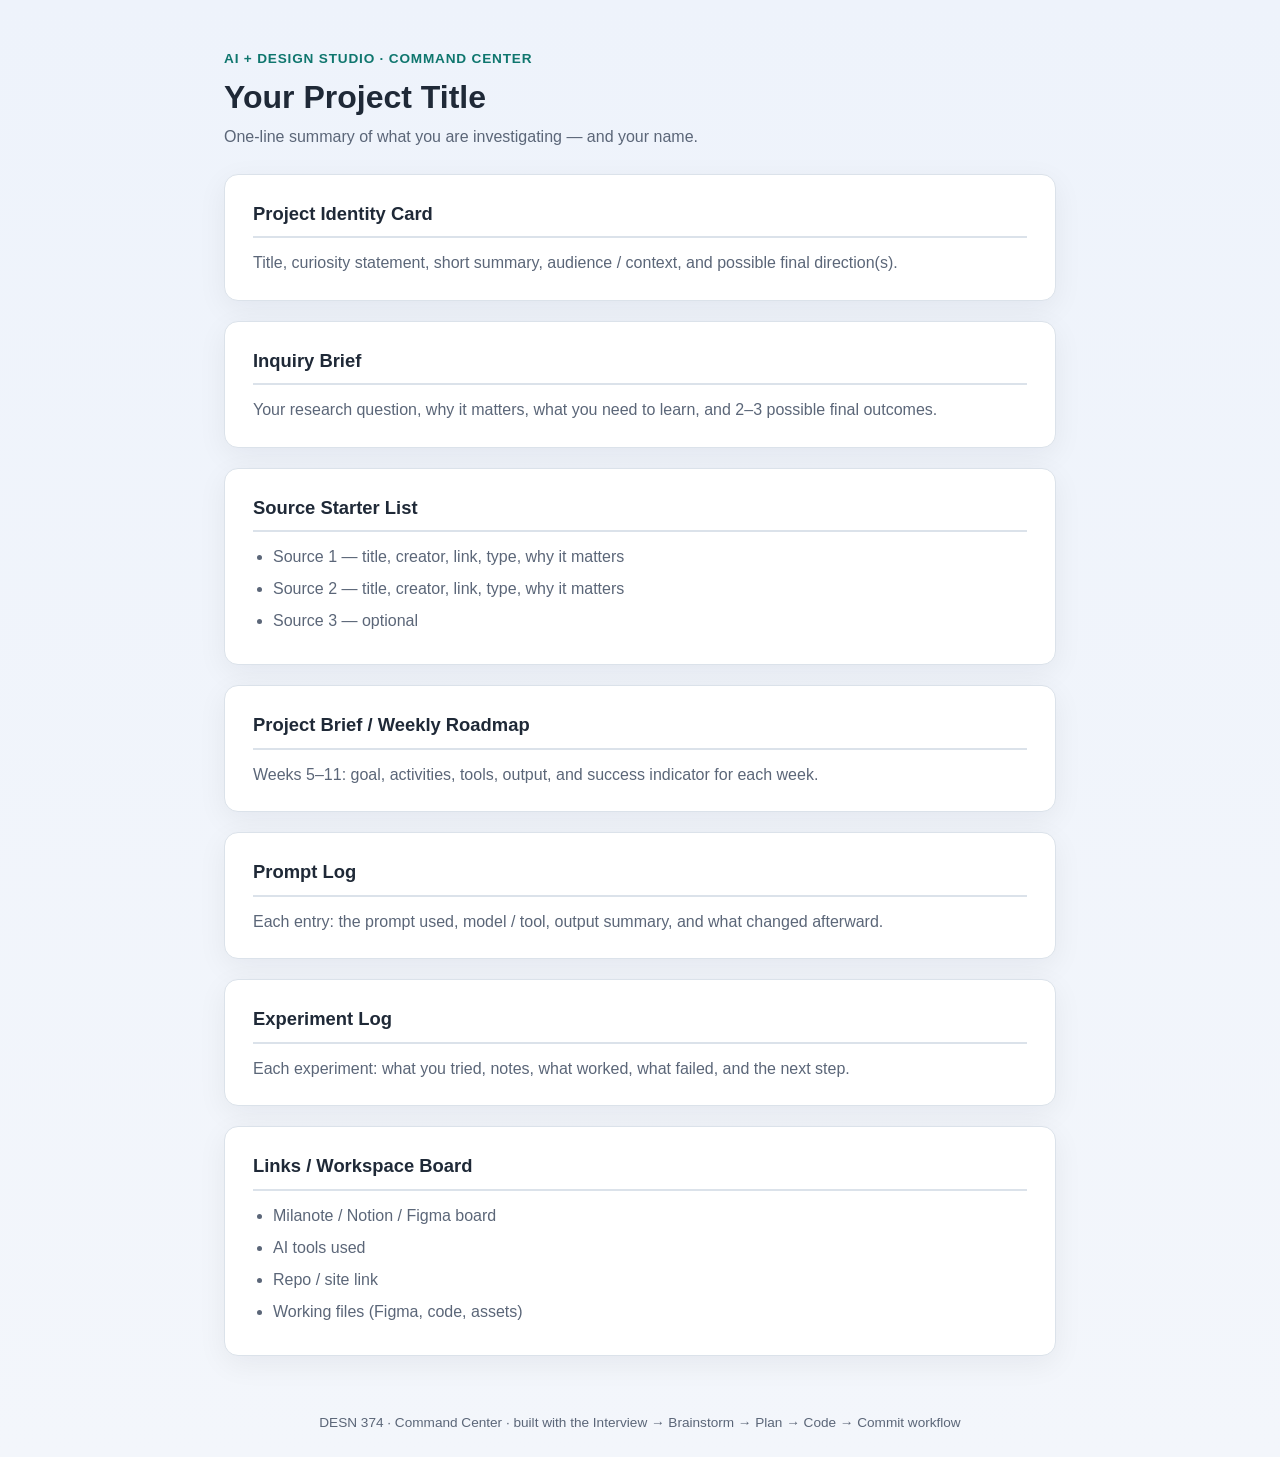
==== index.html @ 83756f1e "Initial commit" ====
<!DOCTYPE html>
<html lang="en">
<head>
  <meta charset="UTF-8" />
  <meta name="viewport" content="width=device-width, initial-scale=1.0" />
  <title>AI+Design Studio Command Center</title>
  <link rel="stylesheet" href="style.css" />
</head>
<!--
  THIS IS YOUR DASHBOARD. GitHub Pages serves this file.
  Replace the placeholder text below with the real content from your
  AI+Design Studio Command Center (Canvas: Project 2, Step 2).
  KEEP OR TRIM: delete any <section> you did not build - all seven or a
  subset is fine. Beginnings-level content is fine; this is the on-ramp,
  not Project 5. Make it yours; do not leave it looking like a template.
-->
<body>
  <header class="site-header">
    <p class="eyebrow">AI + Design Studio &#183; Command Center</p>
    <h1 id="project-title">Your Project Title</h1>
    <p class="tagline">One-line summary of what you are investigating &#8212; and your name.</p>
  </header>

  <main class="container">

    <!-- Project Identity Card -->
    <section aria-labelledby="identity-h">
      <h2 id="identity-h">Project Identity Card</h2>
      <p>Title, curiosity statement, short summary, audience / context, and possible final direction(s).</p>
    </section>

    <!-- Inquiry Brief -->
    <section aria-labelledby="inquiry-h">
      <h2 id="inquiry-h">Inquiry Brief</h2>
      <p>Your research question, why it matters, what you need to learn, and 2&#8211;3 possible final outcomes.</p>
    </section>

    <!-- Source Starter List -->
    <section aria-labelledby="sources-h">
      <h2 id="sources-h">Source Starter List</h2>
      <ul>
        <li>Source 1 &#8212; title, creator, link, type, why it matters</li>
        <li>Source 2 &#8212; title, creator, link, type, why it matters</li>
        <li>Source 3 &#8212; optional</li>
      </ul>
    </section>

    <!-- Project Brief / Weekly Roadmap -->
    <section aria-labelledby="roadmap-h">
      <h2 id="roadmap-h">Project Brief / Weekly Roadmap</h2>
      <p>Weeks 5&#8211;11: goal, activities, tools, output, and success indicator for each week.</p>
    </section>

    <!-- Prompt Log -->
    <section aria-labelledby="prompts-h">
      <h2 id="prompts-h">Prompt Log</h2>
      <p>Each entry: the prompt used, model / tool, output summary, and what changed afterward.</p>
    </section>

    <!-- Experiment Log -->
    <section aria-labelledby="experiments-h">
      <h2 id="experiments-h">Experiment Log</h2>
      <p>Each experiment: what you tried, notes, what worked, what failed, and the next step.</p>
    </section>

    <!-- Links / Workspace Board -->
    <section aria-labelledby="links-h">
      <h2 id="links-h">Links / Workspace Board</h2>
      <ul>
        <li>Milanote / Notion / Figma board</li>
        <li>AI tools used</li>
        <li>Repo / site link</li>
        <li>Working files (Figma, code, assets)</li>
      </ul>
    </section>

  </main>

  <footer class="site-footer">
    <p>DESN 374 &#183; Command Center &#183; built with the Interview &#8594; Brainstorm &#8594; Plan &#8594; Code &#8594; Commit workflow</p>
  </footer>
</body>
</html>
---- style.css ----
:root {
  --bg: #f3f6fb;
  --surface: #ffffff;
  --text: #1f2937;
  --muted: #5b6678;
  --border: #dbe2ea;
  --accent: #0f766e;
}

* {
  box-sizing: border-box;
}

body {
  margin: 0;
  min-height: 100vh;
  font-family: "Segoe UI", Tahoma, sans-serif;
  background: linear-gradient(180deg, #eef3fb 0%, var(--bg) 100%);
  color: var(--text);
  line-height: 1.6;
}

.site-header {
  width: min(880px, 100%);
  margin: 0 auto;
  padding: 3rem 1.5rem 1.5rem;
}

.eyebrow {
  margin: 0 0 0.5rem;
  font-size: 0.85rem;
  letter-spacing: 0.06em;
  text-transform: uppercase;
  color: var(--accent);
  font-weight: 700;
}

.site-header h1 {
  margin: 0 0 0.5rem;
  font-size: 2rem;
  line-height: 1.2;
}

.tagline {
  margin: 0;
  color: var(--muted);
}

.container {
  width: min(880px, 100%);
  margin: 0 auto;
  padding: 0 1.5rem 2rem;
  display: grid;
  gap: 1.25rem;
}

section {
  background: var(--surface);
  border: 1px solid var(--border);
  border-radius: 14px;
  padding: 1.5rem 1.75rem;
  box-shadow: 0 8px 30px rgba(15, 23, 42, 0.06);
}

section h2 {
  margin: 0 0 0.75rem;
  font-size: 1.15rem;
  color: var(--text);
  border-bottom: 2px solid var(--border);
  padding-bottom: 0.5rem;
}

section p {
  margin: 0;
  color: var(--muted);
}

section ul {
  margin: 0;
  padding-left: 1.25rem;
  color: var(--muted);
}

section li {
  margin-bottom: 0.4rem;
}

.site-footer {
  width: min(880px, 100%);
  margin: 0 auto;
  padding: 1.5rem;
  text-align: center;
}

.site-footer p {
  margin: 0;
  font-size: 0.85rem;
  color: var(--muted);
}

a {
  color: var(--accent);
}

@media (max-width: 640px) {
  .site-header {
    padding: 2rem 1.25rem 1rem;
  }

  .site-header h1 {
    font-size: 1.5rem;
  }

  section {
    padding: 1.25rem;
  }
}
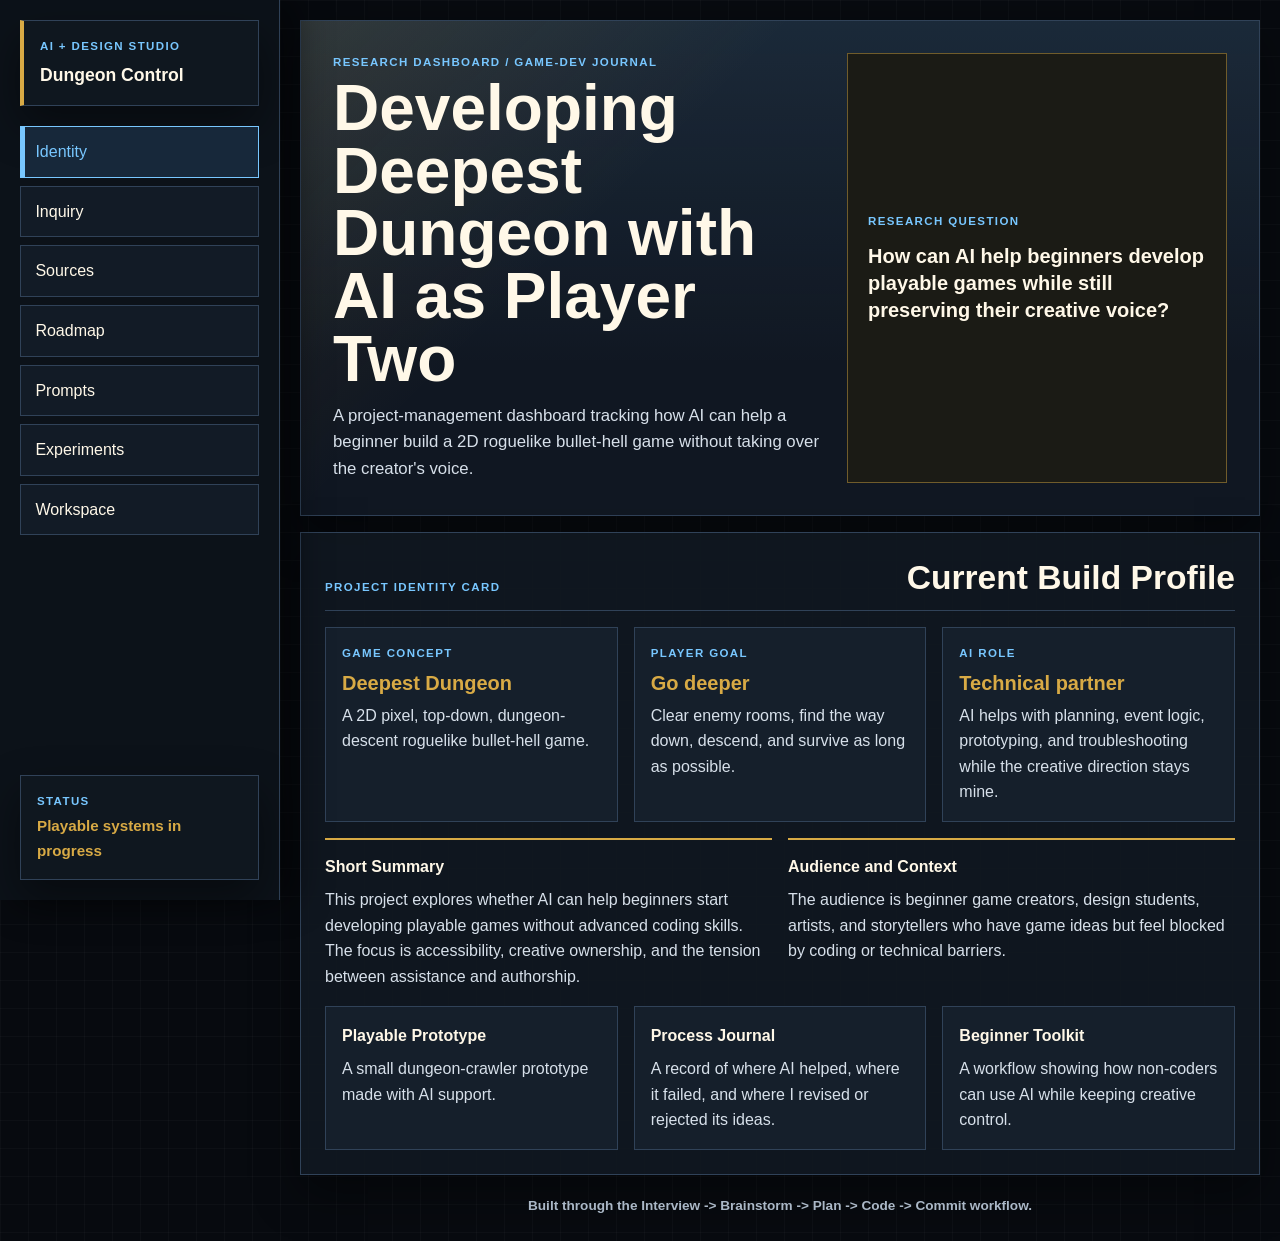
==== commit a99781d6: "Refactor project dashboard for "Developing Deepest Dungeon with AI as Player Two" - redesigned layou" ====
--- a/index.html
+++ b/index.html
@@ -3,81 +3,432 @@
 <head>
   <meta charset="UTF-8" />
   <meta name="viewport" content="width=device-width, initial-scale=1.0" />
-  <title>AI+Design Studio Command Center</title>
+  <title>Developing Deepest Dungeon with AI as Player Two</title>
   <link rel="stylesheet" href="style.css" />
 </head>
-<!--
-  THIS IS YOUR DASHBOARD. GitHub Pages serves this file.
-  Replace the placeholder text below with the real content from your
-  AI+Design Studio Command Center (Canvas: Project 2, Step 2).
-  KEEP OR TRIM: delete any <section> you did not build - all seven or a
-  subset is fine. Beginnings-level content is fine; this is the on-ramp,
-  not Project 5. Make it yours; do not leave it looking like a template.
--->
 <body>
-  <header class="site-header">
-    <p class="eyebrow">AI + Design Studio &#183; Command Center</p>
-    <h1 id="project-title">Your Project Title</h1>
-    <p class="tagline">One-line summary of what you are investigating &#8212; and your name.</p>
-  </header>
-
-  <main class="container">
-
-    <!-- Project Identity Card -->
-    <section aria-labelledby="identity-h">
-      <h2 id="identity-h">Project Identity Card</h2>
-      <p>Title, curiosity statement, short summary, audience / context, and possible final direction(s).</p>
-    </section>
-
-    <!-- Inquiry Brief -->
-    <section aria-labelledby="inquiry-h">
-      <h2 id="inquiry-h">Inquiry Brief</h2>
-      <p>Your research question, why it matters, what you need to learn, and 2&#8211;3 possible final outcomes.</p>
-    </section>
-
-    <!-- Source Starter List -->
-    <section aria-labelledby="sources-h">
-      <h2 id="sources-h">Source Starter List</h2>
-      <ul>
-        <li>Source 1 &#8212; title, creator, link, type, why it matters</li>
-        <li>Source 2 &#8212; title, creator, link, type, why it matters</li>
-        <li>Source 3 &#8212; optional</li>
-      </ul>
-    </section>
-
-    <!-- Project Brief / Weekly Roadmap -->
-    <section aria-labelledby="roadmap-h">
-      <h2 id="roadmap-h">Project Brief / Weekly Roadmap</h2>
-      <p>Weeks 5&#8211;11: goal, activities, tools, output, and success indicator for each week.</p>
-    </section>
-
-    <!-- Prompt Log -->
-    <section aria-labelledby="prompts-h">
-      <h2 id="prompts-h">Prompt Log</h2>
-      <p>Each entry: the prompt used, model / tool, output summary, and what changed afterward.</p>
-    </section>
-
-    <!-- Experiment Log -->
-    <section aria-labelledby="experiments-h">
-      <h2 id="experiments-h">Experiment Log</h2>
-      <p>Each experiment: what you tried, notes, what worked, what failed, and the next step.</p>
-    </section>
-
-    <!-- Links / Workspace Board -->
-    <section aria-labelledby="links-h">
-      <h2 id="links-h">Links / Workspace Board</h2>
-      <ul>
-        <li>Milanote / Notion / Figma board</li>
-        <li>AI tools used</li>
-        <li>Repo / site link</li>
-        <li>Working files (Figma, code, assets)</li>
-      </ul>
-    </section>
-
-  </main>
-
-  <footer class="site-footer">
-    <p>DESN 374 &#183; Command Center &#183; built with the Interview &#8594; Brainstorm &#8594; Plan &#8594; Code &#8594; Commit workflow</p>
-  </footer>
+  <div class="dashboard-shell">
+    <aside class="side-menu" aria-label="Dashboard navigation">
+      <div class="menu-brand">
+        <span class="brand-kicker">AI + Design Studio</span>
+        <strong>Dungeon Control</strong>
+      </div>
+
+      <nav class="menu-nav">
+        <button class="nav-button is-active" type="button" data-section="identity">Identity</button>
+        <button class="nav-button" type="button" data-section="inquiry">Inquiry</button>
+        <button class="nav-button" type="button" data-section="sources">Sources</button>
+        <button class="nav-button" type="button" data-section="roadmap">Roadmap</button>
+        <button class="nav-button" type="button" data-section="prompts">Prompts</button>
+        <button class="nav-button" type="button" data-section="experiments">Experiments</button>
+        <button class="nav-button" type="button" data-section="workspace">Workspace</button>
+      </nav>
+
+      <div class="menu-status">
+        <span>Status</span>
+        <strong>Playable systems in progress</strong>
+      </div>
+    </aside>
+
+    <main class="command-screen">
+      <header class="hero-panel">
+        <div>
+          <p class="eyebrow">Research Dashboard / Game-Dev Journal</p>
+          <h1>Developing Deepest Dungeon with AI as Player Two</h1>
+          <p class="hero-copy">
+            A project-management dashboard tracking how AI can help a beginner build a 2D roguelike bullet-hell game without taking over the creator's voice.
+          </p>
+        </div>
+        <div class="research-card" aria-label="Main research question">
+          <span>Research Question</span>
+          <strong>How can AI help beginners develop playable games while still preserving their creative voice?</strong>
+        </div>
+      </header>
+
+      <section class="panel is-active" id="identity" aria-labelledby="identity-title">
+        <div class="section-heading">
+          <p class="eyebrow">Project Identity Card</p>
+          <h2 id="identity-title">Current Build Profile</h2>
+        </div>
+
+        <div class="identity-grid">
+          <article class="stat-panel">
+            <span>Game Concept</span>
+            <strong>Deepest Dungeon</strong>
+            <p>A 2D pixel, top-down, dungeon-descent roguelike bullet-hell game.</p>
+          </article>
+          <article class="stat-panel">
+            <span>Player Goal</span>
+            <strong>Go deeper</strong>
+            <p>Clear enemy rooms, find the way down, descend, and survive as long as possible.</p>
+          </article>
+          <article class="stat-panel">
+            <span>AI Role</span>
+            <strong>Technical partner</strong>
+            <p>AI helps with planning, event logic, prototyping, and troubleshooting while the creative direction stays mine.</p>
+          </article>
+        </div>
+
+        <div class="two-column">
+          <div>
+            <h3>Short Summary</h3>
+            <p>
+              This project explores whether AI can help beginners start developing playable games without advanced coding skills. The focus is accessibility, creative ownership, and the tension between assistance and authorship.
+            </p>
+          </div>
+          <div>
+            <h3>Audience and Context</h3>
+            <p>
+              The audience is beginner game creators, design students, artists, and storytellers who have game ideas but feel blocked by coding or technical barriers.
+            </p>
+          </div>
+        </div>
+
+        <div class="direction-list" aria-label="Possible final directions">
+          <article>
+            <h3>Playable Prototype</h3>
+            <p>A small dungeon-crawler prototype made with AI support.</p>
+          </article>
+          <article>
+            <h3>Process Journal</h3>
+            <p>A record of where AI helped, where it failed, and where I revised or rejected its ideas.</p>
+          </article>
+          <article>
+            <h3>Beginner Toolkit</h3>
+            <p>A workflow showing how non-coders can use AI while keeping creative control.</p>
+          </article>
+        </div>
+      </section>
+
+      <section class="panel" id="inquiry" aria-labelledby="inquiry-title">
+        <div class="section-heading">
+          <p class="eyebrow">Inquiry Brief</p>
+          <h2 id="inquiry-title">What The Research Is Testing</h2>
+        </div>
+
+        <div class="brief-layout">
+          <article>
+            <h3>Why It Matters</h3>
+            <p>
+              Game development can feel unapproachable to people who have strong ideas for mechanics, storytelling, or world-building but lack coding skills. AI tools may close that gap by assisting with planning, coding, prototyping, art, and problem-solving.
+            </p>
+          </article>
+          <article>
+            <h3>What I Need To Learn</h3>
+            <p>
+              I need to learn how beginner-friendly AI game-development tools actually are, where AI is most useful in the process, and how to recognize when AI supports creative direction instead of replacing it.
+            </p>
+          </article>
+          <article>
+            <h3>Possible Outcomes</h3>
+            <ul class="signal-list">
+              <li>AI helps a beginner develop a playable prototype with minimal complications.</li>
+              <li>AI complicates the process or drifts away from the creator's vision.</li>
+              <li>The most useful role for AI is as a technical support system, not a creative replacement.</li>
+            </ul>
+          </article>
+        </div>
+      </section>
+
+      <section class="panel" id="sources" aria-labelledby="sources-title">
+        <div class="section-heading">
+          <p class="eyebrow">Source Starter List</p>
+          <h2 id="sources-title">Research Inventory</h2>
+        </div>
+
+        <div class="source-grid">
+          <article class="source-item">
+            <span>Official Documentation</span>
+            <h3>GDevelop Documentation</h3>
+            <p>Explains GDevelop's no-code event system, tutorials, beginner-friendly workflow, and game-building features.</p>
+            <a href="https://wiki.gdevelop.io/gdevelop5/" rel="noreferrer">Open source</a>
+          </article>
+          <article class="source-item">
+            <span>Tool Research</span>
+            <h3>GDevelop AI Game Development</h3>
+            <p>Describes GDevelop's AI chat and agent features for creating logic, scenes, mechanics, and step-by-step guidance.</p>
+            <a href="https://gdevelop.io/blog/gdevelop-ai-build-games-faster-ai-powered-tools" rel="noreferrer">Open source</a>
+          </article>
+          <article class="source-item">
+            <span>Industry Report</span>
+            <h3>GDC: What Game Developers Want From Generative AI</h3>
+            <p>Shows mixed industry feelings around generative AI, including workflow support, ethics, IP concerns, and creative control.</p>
+            <a href="https://gdconf.com/state-game-industry/" rel="noreferrer">Open source</a>
+          </article>
+          <article class="source-item">
+            <span>Research Paper</span>
+            <h3>Envisioning and Designing Generative AI to Support Indie Game Development</h3>
+            <p>Connects directly to the project audience by looking at indie developers and AI as a support tool.</p>
+            <a href="https://arxiv.org/" rel="noreferrer">Search source</a>
+          </article>
+          <article class="source-item">
+            <span>Research Paper</span>
+            <h3>Scratch Copilot: Supporting Youth Creative Coding with AI</h3>
+            <p>Useful for thinking about how AI can make creative coding more accessible to beginners.</p>
+            <a href="https://arxiv.org/html/2505.03867v1" rel="noreferrer">Open source</a>
+          </article>
+          <article class="source-item">
+            <span>Research Paper</span>
+            <h3>DreamGarden: A Designer Assistant for Growing Games from a Single Prompt</h3>
+            <p>Helps frame the boundary between AI-generated assistance and designer-owned direction.</p>
+            <a href="https://arxiv.org/html/2410.01791v1" rel="noreferrer">Open source</a>
+          </article>
+        </div>
+      </section>
+
+      <section class="panel" id="roadmap" aria-labelledby="roadmap-title">
+        <div class="section-heading">
+          <p class="eyebrow">Project Brief / Weekly Roadmap</p>
+          <h2 id="roadmap-title">Weeks 5-11 Dungeon Timeline</h2>
+        </div>
+
+        <div class="timeline-tabs" role="tablist" aria-label="Weekly roadmap">
+          <button class="week-button is-active" type="button" data-week="5">Week 5</button>
+          <button class="week-button" type="button" data-week="6">Week 6</button>
+          <button class="week-button" type="button" data-week="7">Week 7</button>
+          <button class="week-button" type="button" data-week="8">Week 8</button>
+          <button class="week-button" type="button" data-week="9">Week 9</button>
+          <button class="week-button" type="button" data-week="10">Week 10</button>
+          <button class="week-button" type="button" data-week="11">Week 11</button>
+        </div>
+
+        <div class="week-panels">
+          <article class="week-panel is-active" data-week-panel="5">
+            <span class="floor-label">Depth 05</span>
+            <h3>Define The Foundation</h3>
+            <p><strong>Goal:</strong> Define the project focus and organize the research foundation.</p>
+            <p><strong>Activities:</strong> Finalize identity, inquiry brief, source starter list, and command-center sections.</p>
+            <p><strong>Output:</strong> A cleaned-up Command Center with project identity, inquiry brief, and starter sources.</p>
+            <p><strong>Success indicator:</strong> Someone can understand what I am investigating and why it matters.</p>
+          </article>
+          <article class="week-panel" data-week-panel="6">
+            <span class="floor-label">Depth 06</span>
+            <h3>Research Tools And First Experiments</h3>
+            <p><strong>Goal:</strong> Research how AI is currently being used in game development.</p>
+            <p><strong>Activities:</strong> Read GDevelop sources, try tutorials, test beginner workflows, and document the first completed mini-game.</p>
+            <p><strong>Output:</strong> Research notes, screenshots, and an early playable test.</p>
+            <p><strong>Success indicator:</strong> I can explain at least three ways AI helps game development and at least three concerns about it.</p>
+          </article>
+          <article class="week-panel" data-week-panel="7">
+            <span class="floor-label">Depth 07</span>
+            <h3>Begin The Main Game</h3>
+            <p><strong>Goal:</strong> Test beginner-friendly AI game-development tools by starting Deepest Dungeon.</p>
+            <p><strong>Activities:</strong> Plan the game, create sprites, set up WASD movement, mouse aiming, projectile physics, collision, and enemy health.</p>
+            <p><strong>Output:</strong> A first set of AI-assisted workflow experiments with prompts, screenshots, and notes.</p>
+            <p><strong>Success indicator:</strong> I can identify what AI realistically helped me build.</p>
+          </article>
+          <article class="week-panel" data-week-panel="8">
+            <span class="floor-label">Depth 08</span>
+            <h3>Lock The Prototype Scope</h3>
+            <p><strong>Goal:</strong> Choose the game concept and define the playable prototype scope.</p>
+            <p><strong>Activities:</strong> Review experiment results, decide what kind of small game is realistic, and create a simple outline.</p>
+            <p><strong>Output:</strong> A one-page mini game design document and a clear prototype plan.</p>
+            <p><strong>Success indicator:</strong> The game idea is small enough to build, but connected to the research question.</p>
+          </article>
+          <article class="week-panel" data-week-panel="9">
+            <span class="floor-label">Depth 09</span>
+            <h3>Build The First Playable Prototype</h3>
+            <p><strong>Goal:</strong> Build the first playable prototype.</p>
+            <p><strong>Activities:</strong> Start the basic game version, use AI for help with coding, logic, debugging, placeholder writing, or planning.</p>
+            <p><strong>Output:</strong> A rough playable prototype and an AI process log.</p>
+            <p><strong>Success indicator:</strong> The prototype can be played, even if it is unfinished or visually simple.</p>
+          </article>
+          <article class="week-panel" data-week-panel="10">
+            <span class="floor-label">Depth 10</span>
+            <h3>Playtest And Revise</h3>
+            <p><strong>Goal:</strong> Playtest, revise, and evaluate creative ownership.</p>
+            <p><strong>Activities:</strong> Ask classmates or friends to test, collect feedback, revise the prototype, and reflect on AI's role.</p>
+            <p><strong>Output:</strong> Revised prototype, feedback notes, and a reflection on AI's role.</p>
+            <p><strong>Success indicator:</strong> I can point to specific examples where my creative decisions shaped the game more than the AI did.</p>
+          </article>
+          <article class="week-panel" data-week-panel="11">
+            <span class="floor-label">Depth 11</span>
+            <h3>Final Presentation And Documentation</h3>
+            <p><strong>Goal:</strong> Prepare the final presentation and process documentation.</p>
+            <p><strong>Activities:</strong> Finalize the documented experiment, organize screenshots/prompts/research notes, and explain what I learned.</p>
+            <p><strong>Output:</strong> Final Command Center, playable prototype or documentation, and final reflection.</p>
+            <p><strong>Success indicator:</strong> Someone can understand what I researched, what I tested, what I made, and what I learned about keeping creative control.</p>
+          </article>
+        </div>
+      </section>
+
+      <section class="panel" id="prompts" aria-labelledby="prompts-title">
+        <div class="section-heading">
+          <p class="eyebrow">Prompt Log</p>
+          <h2 id="prompts-title">AI Requests That Shaped The Build</h2>
+        </div>
+
+        <div class="accordion-list">
+          <details open>
+            <summary>Creative planning interview with ChatGPT</summary>
+            <div class="log-body">
+              <p><strong>Prompt used:</strong> I asked ChatGPT to interview me one question at a time about my game loop, mechanics, story, and priorities while keeping the creative vision mine.</p>
+              <p><strong>Model / tool:</strong> ChatGPT</p>
+              <p><strong>Output summary:</strong> It organized my answers into a top-down roguelike dungeon crawler plan with WASD movement, mouse aiming, projectile combat, room clearing, enemies, upgrades, and floor descent.</p>
+              <p><strong>What changed afterward:</strong> I used the plan to decide what to build first in GDevelop.</p>
+            </div>
+          </details>
+          <details>
+            <summary>GDevelop AI support for building logic</summary>
+            <div class="log-body">
+              <p><strong>Prompt used:</strong> Requests focused on technical help inside GDevelop, such as setting up movement, projectile behavior, collisions, and enemy health.</p>
+              <p><strong>Model / tool:</strong> GDevelop AI chat and agent</p>
+              <p><strong>Output summary:</strong> AI helped guide event logic and locate the right actions inside the no-code system.</p>
+              <p><strong>What changed afterward:</strong> I was able to move from tutorials into my own game prototype.</p>
+            </div>
+          </details>
+          <details>
+            <summary>NotebookLM source processing</summary>
+            <div class="log-body">
+              <p><strong>Prompt used:</strong> Summarize source material and help me understand GDevelop, AI tools, and beginner-friendly game development.</p>
+              <p><strong>Model / tool:</strong> NotebookLM</p>
+              <p><strong>Output summary:</strong> It created study artifacts such as summaries, quizzes, and a short overview video.</p>
+              <p><strong>What changed afterward:</strong> I checked the source outputs and used the verified findings to support my research direction.</p>
+            </div>
+          </details>
+        </div>
+      </section>
+
+      <section class="panel" id="experiments" aria-labelledby="experiments-title">
+        <div class="section-heading">
+          <p class="eyebrow">Experiment Log</p>
+          <h2 id="experiments-title">Build Evidence And Results</h2>
+        </div>
+
+        <div class="experiment-grid">
+          <details open>
+            <summary>Experiment 1: Learn GDevelop basics</summary>
+            <div class="log-body">
+              <p><strong>What I tried:</strong> Read the Getting Started page, downloaded GDevelop, and completed the free tutorials.</p>
+              <p><strong>What worked:</strong> The tutorial flow made it possible to build a first simple game without traditional coding.</p>
+              <p><strong>Next step:</strong> Move from tutorial systems into my own dungeon prototype.</p>
+              <a class="thumbnail-link" href="https://app.milanote.com/media/p/images/1Wl5241mprt84G/75j/image.png?w=800" rel="noreferrer">
+                <img src="https://app.milanote.com/media/p/images/1Wl5241mprt84G/75j/image.png?w=800" alt="GDevelop tutorial screen from the command center" />
+              </a>
+              <a class="media-link" href="https://app.milanote.com/media/p/images/1Wl5241mprt84G/75j/image.png?w=800" rel="noreferrer">View GDevelop tutorial screenshot</a>
+            </div>
+          </details>
+          <details>
+            <summary>Experiment 2: First completed mini-game</summary>
+            <div class="log-body">
+              <p><strong>What I tried:</strong> Created a background, character, walls, collectible, score system, win condition, and win screen.</p>
+              <p><strong>What worked:</strong> I completed my first ever game and proved that the tool could support beginner progress.</p>
+              <p><strong>Next step:</strong> Use the experience to begin the main deliverable.</p>
+              <a class="thumbnail-link" href="https://app.milanote.com/media/p/images/1Wl8f81mprt85M/hPe/image.png" rel="noreferrer">
+                <img src="https://app.milanote.com/media/p/images/1Wl8f81mprt85M/hPe/image.png" alt="GDevelop win condition setup screenshot" />
+              </a>
+              <a class="media-link" href="https://media.milanote.com/p/files/1Wl8eo1mprt85K/SHO/20260507-2333-46.3155710.mp4" rel="noreferrer">Open win-condition media</a>
+            </div>
+          </details>
+          <details>
+            <summary>Experiment 3: AI-assisted game planning</summary>
+            <div class="log-body">
+              <p><strong>What I tried:</strong> Asked ChatGPT to help organize the creative process and prioritize what to build first.</p>
+              <p><strong>What worked:</strong> It helped turn a large game idea into a practical build order.</p>
+              <p><strong>What I kept mine:</strong> The game concept, tone, creative direction, and design choices.</p>
+              <a class="thumbnail-link" href="assets/experiment-3-ai-game-plan.png">
+                <img src="assets/experiment-3-ai-game-plan.png" alt="AI-assisted game planning priority board screenshot" />
+              </a>
+              <a class="media-link" href="assets/experiment-3-ai-game-plan.png">View game-plan screenshot</a>
+            </div>
+          </details>
+          <details>
+            <summary>Experiment 4: Movement, aiming, and projectiles</summary>
+            <div class="log-body">
+              <p><strong>What I tried:</strong> Built WASD movement, mouse aim, and projectile physics in GDevelop.</p>
+              <p><strong>What worked:</strong> The prototype started to feel like the core of a top-down dungeon shooter.</p>
+              <p><strong>Next step:</strong> Add enemy reactions and damage systems.</p>
+              <a class="thumbnail-link" href="https://app.milanote.com/media/p/images/1Wo4V81goOny32/Y6C/image.png" rel="noreferrer">
+                <img src="https://app.milanote.com/media/p/images/1Wo4V81goOny32/Y6C/image.png" alt="Mouse aiming setup screenshot in GDevelop" />
+              </a>
+              <a class="media-link" href="https://media.milanote.com/p/files/1Wo5bz1goOny3s/2uD/20260516-0255-03.2917310.mp4" rel="noreferrer">Open projectile physics media</a>
+            </div>
+          </details>
+          <details>
+            <summary>Experiment 5: Bullet collision and enemy health</summary>
+            <div class="log-body">
+              <p><strong>What I tried:</strong> Added bullet collision and enemy health so attacks could affect enemies.</p>
+              <p><strong>What worked:</strong> The game moved closer to the first combat prototype from the roadmap.</p>
+              <p><strong>Research note:</strong> This is where AI support is most useful: technical implementation, debugging, and event logic.</p>
+              <a class="thumbnail-link" href="https://app.milanote.com/media/p/images/1Wo5my1goOny3v/aDe/image.png" rel="noreferrer">
+                <img src="https://app.milanote.com/media/p/images/1Wo5my1goOny3v/aDe/image.png" alt="Enemy health setup screenshot in GDevelop" />
+              </a>
+              <a class="media-link" href="https://media.milanote.com/p/files/1Wok2X1Krxca3M/e9o/20260516-1847-06.9085444.mp4" rel="noreferrer">Open enemy-health media</a>
+            </div>
+          </details>
+        </div>
+      </section>
+
+      <section class="panel" id="workspace" aria-labelledby="workspace-title">
+        <div class="section-heading">
+          <p class="eyebrow">Links / Workspace Board</p>
+          <h2 id="workspace-title">Command Center Resources</h2>
+        </div>
+
+        <div class="workspace-layout">
+          <article>
+            <h3>Tools Used</h3>
+            <ul class="signal-list">
+              <li>GDevelop for game building and event logic.</li>
+              <li>GDevelop AI chat and agent for technical help.</li>
+              <li>ChatGPT for planning, prioritizing, and reflection.</li>
+              <li>NotebookLM for source summaries and study artifacts.</li>
+              <li>Milanote for the original command-center board.</li>
+            </ul>
+          </article>
+          <article>
+            <h3>Working Files</h3>
+            <ul class="signal-list">
+              <li>Command Center export markdown.</li>
+              <li>GDevelop project files and gameplay captures.</li>
+              <li>Research notes, source artifacts, and weekly progress reports.</li>
+              <li>GitHub Pages dashboard scaffold.</li>
+            </ul>
+          </article>
+          <article class="evidence-board">
+            <h3>Evidence Board</h3>
+            <a href="https://app.milanote.com/media/p/images/1Wo3RC1goOny2a/GQx/image.png?w=800" rel="noreferrer">GDevelop AI involvement screenshot</a>
+            <a href="https://app.milanote.com/media/p/images/1Wo4H71goOny2K/rYj/image.png?w=800" rel="noreferrer">Player movement screenshot</a>
+            <a href="https://app.milanote.com/media/p/images/1Wo5my1goOny3v/aDe/image.png" rel="noreferrer">Enemy health screenshot</a>
+          </article>
+        </div>
+      </section>
+
+      <footer class="site-footer">
+        <p>Built through the Interview -> Brainstorm -> Plan -> Code -> Commit workflow.</p>
+      </footer>
+    </main>
+  </div>
+
+  <script>
+    const navButtons = document.querySelectorAll(".nav-button");
+    const sections = document.querySelectorAll(".panel");
+
+    navButtons.forEach((button) => {
+      button.addEventListener("click", () => {
+        const target = button.dataset.section;
+
+        navButtons.forEach((item) => item.classList.toggle("is-active", item === button));
+        sections.forEach((section) => section.classList.toggle("is-active", section.id === target));
+
+        const activeSection = document.getElementById(target);
+        if (activeSection) {
+          activeSection.scrollIntoView({ behavior: "smooth", block: "start" });
+        }
+      });
+    });
+
+    const weekButtons = document.querySelectorAll(".week-button");
+    const weekPanels = document.querySelectorAll(".week-panel");
+
+    weekButtons.forEach((button) => {
+      button.addEventListener("click", () => {
+        const week = button.dataset.week;
+
+        weekButtons.forEach((item) => item.classList.toggle("is-active", item === button));
+        weekPanels.forEach((panel) => panel.classList.toggle("is-active", panel.dataset.weekPanel === week));
+      });
+    });
+  </script>
 </body>
 </html>
--- a/style.css
+++ b/style.css
@@ -1,117 +1,479 @@
 :root {
-  --bg: #f3f6fb;
-  --surface: #ffffff;
-  --text: #1f2937;
-  --muted: #5b6678;
-  --border: #dbe2ea;
-  --accent: #0f766e;
+  --bg: #070a0f;
+  --bg-panel: #101720;
+  --bg-panel-strong: #151f2b;
+  --text: #fff8e8;
+  --muted: #d7e0ea;
+  --dim: #abb8c7;
+  --line: #304258;
+  --gold: #d8aa45;
+  --mint: #78c7ff;
+  --red: #cf5d48;
+  --blue: #7ba7d7;
+  --shadow: rgba(0, 0, 0, 0.42);
 }
 
 * {
   box-sizing: border-box;
+}
+
+html {
+  scroll-behavior: smooth;
 }
 
 body {
   margin: 0;
   min-height: 100vh;
   font-family: "Segoe UI", Tahoma, sans-serif;
-  background: linear-gradient(180deg, #eef3fb 0%, var(--bg) 100%);
+  background:
+    linear-gradient(rgba(255, 255, 255, 0.025) 1px, transparent 1px),
+    linear-gradient(90deg, rgba(255, 255, 255, 0.025) 1px, transparent 1px),
+    var(--bg);
+  background-size: 28px 28px, 28px 28px;
   color: var(--text);
   line-height: 1.6;
 }
 
-.site-header {
-  width: min(880px, 100%);
+button,
+a {
+  font: inherit;
+}
+
+a {
+  color: var(--mint);
+  text-decoration: none;
+}
+
+a:hover,
+a:focus-visible {
+  color: var(--gold);
+}
+
+.dashboard-shell {
+  display: grid;
+  grid-template-columns: 280px minmax(0, 1fr);
+  min-height: 100vh;
+}
+
+.side-menu {
+  position: sticky;
+  top: 0;
+  height: 100vh;
+  padding: 1.25rem;
+  background: #0c1219;
+  border-right: 1px solid var(--line);
+  box-shadow: 16px 0 34px var(--shadow);
+  display: flex;
+  flex-direction: column;
+  gap: 1.25rem;
+}
+
+.menu-brand,
+.menu-status,
+.hero-panel,
+.panel {
+  border: 1px solid var(--line);
+  background: rgba(16, 23, 32, 0.96);
+  box-shadow: 0 18px 44px var(--shadow);
+}
+
+.menu-brand {
+  padding: 1rem;
+  border-left: 4px solid var(--gold);
+}
+
+.brand-kicker,
+.eyebrow,
+.stat-panel span,
+.source-item span,
+.research-card span,
+.floor-label,
+.menu-status span {
+  display: block;
+  color: var(--mint);
+  font-size: 0.72rem;
+  font-weight: 800;
+  letter-spacing: 0.12em;
+  text-transform: uppercase;
+}
+
+.menu-brand strong {
+  display: block;
+  margin-top: 0.35rem;
+  font-size: 1.1rem;
+}
+
+.menu-nav {
+  display: grid;
+  gap: 0.5rem;
+}
+
+.nav-button,
+.week-button {
+  width: 100%;
+  border: 1px solid var(--line);
+  background: #121b26;
+  color: var(--text);
+  cursor: pointer;
+  text-align: left;
+  transition: border-color 160ms ease, color 160ms ease, background 160ms ease, transform 160ms ease;
+}
+
+.nav-button {
+  min-height: 44px;
+  padding: 0.75rem 0.9rem;
+}
+
+.nav-button:hover,
+.nav-button:focus-visible,
+.week-button:hover,
+.week-button:focus-visible {
+  border-color: var(--gold);
+  color: var(--gold);
+  transform: translateX(2px);
+  outline: none;
+}
+
+.nav-button.is-active,
+.week-button.is-active {
+  background: #17283a;
+  border-color: var(--mint);
+  color: var(--mint);
+  box-shadow: inset 4px 0 0 var(--mint);
+}
+
+.menu-status {
+  margin-top: auto;
+  padding: 1rem;
+}
+
+.menu-status strong {
+  display: block;
+  margin-top: 0.25rem;
+  color: var(--gold);
+  font-size: 0.95rem;
+}
+
+.command-screen {
+  width: min(1180px, 100%);
   margin: 0 auto;
-  padding: 3rem 1.5rem 1.5rem;
-}
-
-.eyebrow {
-  margin: 0 0 0.5rem;
-  font-size: 0.85rem;
-  letter-spacing: 0.06em;
-  text-transform: uppercase;
-  color: var(--accent);
-  font-weight: 700;
-}
-
-.site-header h1 {
-  margin: 0 0 0.5rem;
-  font-size: 2rem;
-  line-height: 1.2;
-}
-
-.tagline {
+  padding: 1.25rem;
+}
+
+.hero-panel {
+  display: grid;
+  grid-template-columns: minmax(0, 1fr) minmax(260px, 380px);
+  gap: 1rem;
+  align-items: stretch;
+  padding: clamp(1.25rem, 3vw, 2rem);
+  min-height: 280px;
+  background:
+    linear-gradient(135deg, rgba(216, 170, 69, 0.12), transparent 34%),
+    linear-gradient(180deg, rgba(120, 199, 255, 0.1), transparent 70%),
+    #101722;
+}
+
+.hero-panel h1 {
+  max-width: 820px;
+  margin: 0.35rem 0 0.75rem;
+  font-size: clamp(2rem, 5vw, 4.5rem);
+  line-height: 0.98;
+  letter-spacing: 0;
+}
+
+.hero-copy {
+  max-width: 760px;
   margin: 0;
   color: var(--muted);
-}
-
-.container {
-  width: min(880px, 100%);
-  margin: 0 auto;
-  padding: 0 1.5rem 2rem;
-  display: grid;
-  gap: 1.25rem;
-}
-
-section {
-  background: var(--surface);
-  border: 1px solid var(--border);
-  border-radius: 14px;
-  padding: 1.5rem 1.75rem;
-  box-shadow: 0 8px 30px rgba(15, 23, 42, 0.06);
-}
-
-section h2 {
-  margin: 0 0 0.75rem;
-  font-size: 1.15rem;
-  color: var(--text);
-  border-bottom: 2px solid var(--border);
-  padding-bottom: 0.5rem;
-}
-
-section p {
+  font-size: 1.05rem;
+}
+
+.research-card {
+  align-self: stretch;
+  display: grid;
+  align-content: center;
+  gap: 0.75rem;
+  padding: 1.25rem;
+  border: 1px solid rgba(216, 170, 69, 0.45);
+  background: #1b1b15;
+}
+
+.research-card strong {
+  font-size: 1.25rem;
+  line-height: 1.35;
+}
+
+.panel {
+  display: none;
+  margin-top: 1rem;
+  padding: clamp(1rem, 2.6vw, 1.5rem);
+}
+
+.panel.is-active {
+  display: block;
+}
+
+.section-heading {
+  display: flex;
+  justify-content: space-between;
+  gap: 1rem;
+  align-items: end;
+  border-bottom: 1px solid var(--line);
+  padding-bottom: 0.85rem;
+  margin-bottom: 1rem;
+}
+
+.section-heading h2 {
+  margin: 0.15rem 0 0;
+  font-size: clamp(1.45rem, 3vw, 2.1rem);
+  line-height: 1.1;
+}
+
+.identity-grid,
+.source-grid,
+.experiment-grid,
+.direction-list,
+.workspace-layout,
+.brief-layout {
+  display: grid;
+  gap: 1rem;
+}
+
+.identity-grid {
+  grid-template-columns: repeat(3, minmax(0, 1fr));
+}
+
+.stat-panel,
+.source-item,
+.direction-list article,
+.brief-layout article,
+.workspace-layout article,
+details {
+  border: 1px solid var(--line);
+  background: var(--bg-panel-strong);
+  padding: 1rem;
+}
+
+.stat-panel strong {
+  display: block;
+  margin: 0.25rem 0;
+  color: var(--gold);
+  font-size: 1.25rem;
+}
+
+p,
+ul {
   margin: 0;
   color: var(--muted);
-}
-
-section ul {
-  margin: 0;
-  padding-left: 1.25rem;
-  color: var(--muted);
-}
-
-section li {
-  margin-bottom: 0.4rem;
+  font-weight: 450;
+}
+
+h3 {
+  margin: 0 0 0.5rem;
+  color: var(--text);
+  font-size: 1rem;
+}
+
+.two-column {
+  display: grid;
+  grid-template-columns: repeat(2, minmax(0, 1fr));
+  gap: 1rem;
+  margin-top: 1rem;
+}
+
+.two-column > div {
+  border-top: 2px solid var(--gold);
+  padding-top: 0.85rem;
+}
+
+.direction-list {
+  grid-template-columns: repeat(3, minmax(0, 1fr));
+  margin-top: 1rem;
+}
+
+.brief-layout,
+.workspace-layout {
+  grid-template-columns: repeat(3, minmax(0, 1fr));
+}
+
+.signal-list {
+  padding-left: 1rem;
+}
+
+.signal-list li + li {
+  margin-top: 0.55rem;
+}
+
+.source-grid {
+  grid-template-columns: repeat(2, minmax(0, 1fr));
+}
+
+.source-item {
+  display: grid;
+  gap: 0.55rem;
+}
+
+.source-item h3 {
+  color: var(--gold);
+}
+
+.timeline-tabs {
+  display: grid;
+  grid-template-columns: repeat(7, minmax(0, 1fr));
+  gap: 0.5rem;
+  margin-bottom: 1rem;
+}
+
+.week-button {
+  min-height: 58px;
+  padding: 0.7rem 0.55rem;
+  text-align: center;
+}
+
+.week-button.is-active {
+  box-shadow: inset 0 -4px 0 var(--mint);
+}
+
+.week-panel {
+  display: none;
+  border: 1px solid rgba(120, 199, 255, 0.38);
+  background: #111b27;
+  padding: 1rem;
+}
+
+.week-panel.is-active {
+  display: block;
+}
+
+.week-panel h3 {
+  color: var(--gold);
+  font-size: 1.35rem;
+}
+
+.week-panel p + p {
+  margin-top: 0.75rem;
+}
+
+.accordion-list,
+.experiment-grid {
+  display: grid;
+  gap: 0.75rem;
+}
+
+summary {
+  cursor: pointer;
+  color: var(--gold);
+  font-weight: 800;
+}
+
+details[open] {
+  border-color: rgba(216, 170, 69, 0.5);
+}
+
+.log-body {
+  display: grid;
+  gap: 0.7rem;
+  margin-top: 0.9rem;
+  padding-top: 0.9rem;
+  border-top: 1px solid var(--line);
+}
+
+.thumbnail-link {
+  display: block;
+  overflow: hidden;
+  border: 1px solid rgba(120, 199, 255, 0.38);
+  background: #080c12;
+  max-height: 280px;
+}
+
+.thumbnail-link img {
+  display: block;
+  width: 100%;
+  height: 100%;
+  max-height: 280px;
+  object-fit: cover;
+  object-position: top center;
+  transition: transform 180ms ease, filter 180ms ease;
+}
+
+.thumbnail-link:hover img,
+.thumbnail-link:focus-visible img {
+  transform: scale(1.025);
+  filter: brightness(1.08);
+}
+
+.media-link,
+.evidence-board a {
+  display: inline-flex;
+  width: fit-content;
+  max-width: 100%;
+  padding: 0.55rem 0.7rem;
+  border: 1px solid rgba(120, 199, 255, 0.38);
+  background: rgba(120, 199, 255, 0.09);
+}
+
+.evidence-board {
+  display: grid;
+  align-content: start;
+  gap: 0.65rem;
 }
 
 .site-footer {
-  width: min(880px, 100%);
-  margin: 0 auto;
-  padding: 1.5rem;
+  padding: 1.25rem 0 0.25rem;
   text-align: center;
 }
 
 .site-footer p {
-  margin: 0;
+  color: var(--dim);
   font-size: 0.85rem;
-  color: var(--muted);
-}
-
-a {
-  color: var(--accent);
-}
-
-@media (max-width: 640px) {
-  .site-header {
-    padding: 2rem 1.25rem 1rem;
-  }
-
-  .site-header h1 {
-    font-size: 1.5rem;
-  }
-
-  section {
-    padding: 1.25rem;
-  }
-}
+  font-weight: 600;
+}
+
+@media (max-width: 920px) {
+  .dashboard-shell {
+    display: block;
+  }
+
+  .side-menu {
+    position: static;
+    height: auto;
+  }
+
+  .menu-nav {
+    grid-template-columns: repeat(2, minmax(0, 1fr));
+  }
+
+  .hero-panel,
+  .identity-grid,
+  .two-column,
+  .direction-list,
+  .brief-layout,
+  .workspace-layout,
+  .source-grid {
+    grid-template-columns: 1fr;
+  }
+
+  .timeline-tabs {
+    grid-template-columns: repeat(4, minmax(0, 1fr));
+  }
+}
+
+@media (max-width: 560px) {
+  .command-screen,
+  .side-menu {
+    padding: 0.8rem;
+  }
+
+  .menu-nav,
+  .timeline-tabs {
+    grid-template-columns: 1fr;
+  }
+
+  .hero-panel h1 {
+    font-size: 2rem;
+  }
+
+  .section-heading {
+    display: block;
+  }
+}
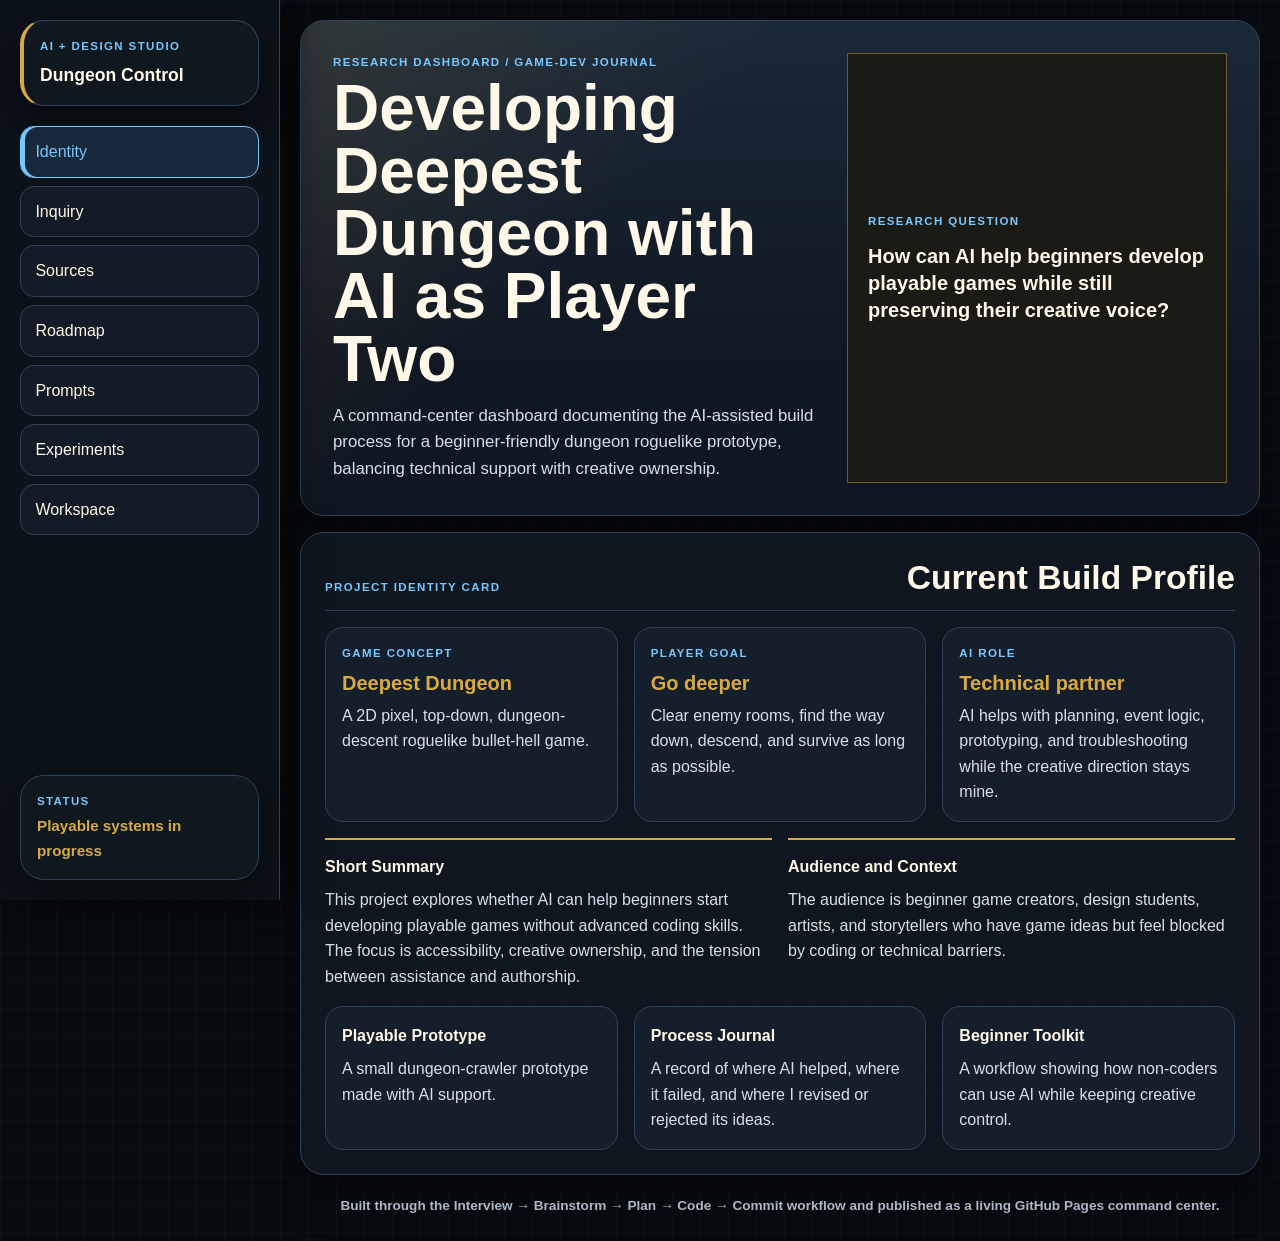
==== commit 89234df0: "Finalize Deepest Dungeon Dashboard" ====
--- a/index.html
+++ b/index.html
@@ -3,7 +3,8 @@
 <head>
   <meta charset="UTF-8" />
   <meta name="viewport" content="width=device-width, initial-scale=1.0" />
-  <title>Developing Deepest Dungeon with AI as Player Two</title>
+  <meta name="description" content="Deepest Dungeon Dashboard: an AI-assisted game development command center for beginner-friendly roguelike design." />
+  <title>Deepest Dungeon Dashboard | AI + Design Studio</title>
   <link rel="stylesheet" href="style.css" />
 </head>
 <body>
@@ -36,7 +37,7 @@
           <p class="eyebrow">Research Dashboard / Game-Dev Journal</p>
           <h1>Developing Deepest Dungeon with AI as Player Two</h1>
           <p class="hero-copy">
-            A project-management dashboard tracking how AI can help a beginner build a 2D roguelike bullet-hell game without taking over the creator's voice.
+            A command-center dashboard documenting the AI-assisted build process for a beginner-friendly dungeon roguelike prototype, balancing technical support with creative ownership.
           </p>
         </div>
         <div class="research-card" aria-label="Main research question">
@@ -302,9 +303,6 @@
               <p><strong>What I tried:</strong> Read the Getting Started page, downloaded GDevelop, and completed the free tutorials.</p>
               <p><strong>What worked:</strong> The tutorial flow made it possible to build a first simple game without traditional coding.</p>
               <p><strong>Next step:</strong> Move from tutorial systems into my own dungeon prototype.</p>
-              <a class="thumbnail-link" href="https://app.milanote.com/media/p/images/1Wl5241mprt84G/75j/image.png?w=800" rel="noreferrer">
-                <img src="https://app.milanote.com/media/p/images/1Wl5241mprt84G/75j/image.png?w=800" alt="GDevelop tutorial screen from the command center" />
-              </a>
               <a class="media-link" href="https://app.milanote.com/media/p/images/1Wl5241mprt84G/75j/image.png?w=800" rel="noreferrer">View GDevelop tutorial screenshot</a>
             </div>
           </details>
@@ -314,9 +312,6 @@
               <p><strong>What I tried:</strong> Created a background, character, walls, collectible, score system, win condition, and win screen.</p>
               <p><strong>What worked:</strong> I completed my first ever game and proved that the tool could support beginner progress.</p>
               <p><strong>Next step:</strong> Use the experience to begin the main deliverable.</p>
-              <a class="thumbnail-link" href="https://app.milanote.com/media/p/images/1Wl8f81mprt85M/hPe/image.png" rel="noreferrer">
-                <img src="https://app.milanote.com/media/p/images/1Wl8f81mprt85M/hPe/image.png" alt="GDevelop win condition setup screenshot" />
-              </a>
               <a class="media-link" href="https://media.milanote.com/p/files/1Wl8eo1mprt85K/SHO/20260507-2333-46.3155710.mp4" rel="noreferrer">Open win-condition media</a>
             </div>
           </details>
@@ -326,10 +321,7 @@
               <p><strong>What I tried:</strong> Asked ChatGPT to help organize the creative process and prioritize what to build first.</p>
               <p><strong>What worked:</strong> It helped turn a large game idea into a practical build order.</p>
               <p><strong>What I kept mine:</strong> The game concept, tone, creative direction, and design choices.</p>
-              <a class="thumbnail-link" href="assets/experiment-3-ai-game-plan.png">
-                <img src="assets/experiment-3-ai-game-plan.png" alt="AI-assisted game planning priority board screenshot" />
-              </a>
-              <a class="media-link" href="assets/experiment-3-ai-game-plan.png">View game-plan screenshot</a>
+              <a class="media-link" href="https://app.milanote.com/media/p/images/1Wo3CH1UtWKo6Q/Fi0/image.png?w=800" rel="noreferrer">View game-plan screenshot</a>
             </div>
           </details>
           <details>
@@ -338,9 +330,6 @@
               <p><strong>What I tried:</strong> Built WASD movement, mouse aim, and projectile physics in GDevelop.</p>
               <p><strong>What worked:</strong> The prototype started to feel like the core of a top-down dungeon shooter.</p>
               <p><strong>Next step:</strong> Add enemy reactions and damage systems.</p>
-              <a class="thumbnail-link" href="https://app.milanote.com/media/p/images/1Wo4V81goOny32/Y6C/image.png" rel="noreferrer">
-                <img src="https://app.milanote.com/media/p/images/1Wo4V81goOny32/Y6C/image.png" alt="Mouse aiming setup screenshot in GDevelop" />
-              </a>
               <a class="media-link" href="https://media.milanote.com/p/files/1Wo5bz1goOny3s/2uD/20260516-0255-03.2917310.mp4" rel="noreferrer">Open projectile physics media</a>
             </div>
           </details>
@@ -350,9 +339,6 @@
               <p><strong>What I tried:</strong> Added bullet collision and enemy health so attacks could affect enemies.</p>
               <p><strong>What worked:</strong> The game moved closer to the first combat prototype from the roadmap.</p>
               <p><strong>Research note:</strong> This is where AI support is most useful: technical implementation, debugging, and event logic.</p>
-              <a class="thumbnail-link" href="https://app.milanote.com/media/p/images/1Wo5my1goOny3v/aDe/image.png" rel="noreferrer">
-                <img src="https://app.milanote.com/media/p/images/1Wo5my1goOny3v/aDe/image.png" alt="Enemy health setup screenshot in GDevelop" />
-              </a>
               <a class="media-link" href="https://media.milanote.com/p/files/1Wok2X1Krxca3M/e9o/20260516-1847-06.9085444.mp4" rel="noreferrer">Open enemy-health media</a>
             </div>
           </details>
@@ -387,15 +373,15 @@
           </article>
           <article class="evidence-board">
             <h3>Evidence Board</h3>
-            <a href="https://app.milanote.com/media/p/images/1Wo3RC1goOny2a/GQx/image.png?w=800" rel="noreferrer">GDevelop AI involvement screenshot</a>
-            <a href="https://app.milanote.com/media/p/images/1Wo4H71goOny2K/rYj/image.png?w=800" rel="noreferrer">Player movement screenshot</a>
-            <a href="https://app.milanote.com/media/p/images/1Wo5my1goOny3v/aDe/image.png" rel="noreferrer">Enemy health screenshot</a>
+            <a href="https://app.milanote.com/1Widzq1qkDxj4m?p=QNYmC8qIito" rel="noreferrer">Command Center</a>
+            <a href="https://app.milanote.com/1WkH6H1cEPCpe6?p=QNYmC8qIito" rel="noreferrer">Beginner's Game Development Journal</a>
+            <a href="https://app.milanote.com/1WjYcs1SaFK06S?p=QNYmC8qIito" rel="noreferrer">Research Map</a>
           </article>
         </div>
       </section>
 
       <footer class="site-footer">
-        <p>Built through the Interview -> Brainstorm -> Plan -> Code -> Commit workflow.</p>
+        <p>Built through the Interview → Brainstorm → Plan → Code → Commit workflow and published as a living GitHub Pages command center.</p>
       </footer>
     </main>
   </div>
--- a/style.css
+++ b/style.css
@@ -75,6 +75,7 @@
   border: 1px solid var(--line);
   background: rgba(16, 23, 32, 0.96);
   box-shadow: 0 18px 44px var(--shadow);
+  border-radius: 24px;
 }
 
 .menu-brand {
@@ -116,6 +117,7 @@
   color: var(--text);
   cursor: pointer;
   text-align: left;
+  border-radius: 14px;
   transition: border-color 160ms ease, color 160ms ease, background 160ms ease, transform 160ms ease;
 }
 
@@ -252,6 +254,7 @@
   border: 1px solid var(--line);
   background: var(--bg-panel-strong);
   padding: 1rem;
+  border-radius: 18px;
 }
 
 .stat-panel strong {
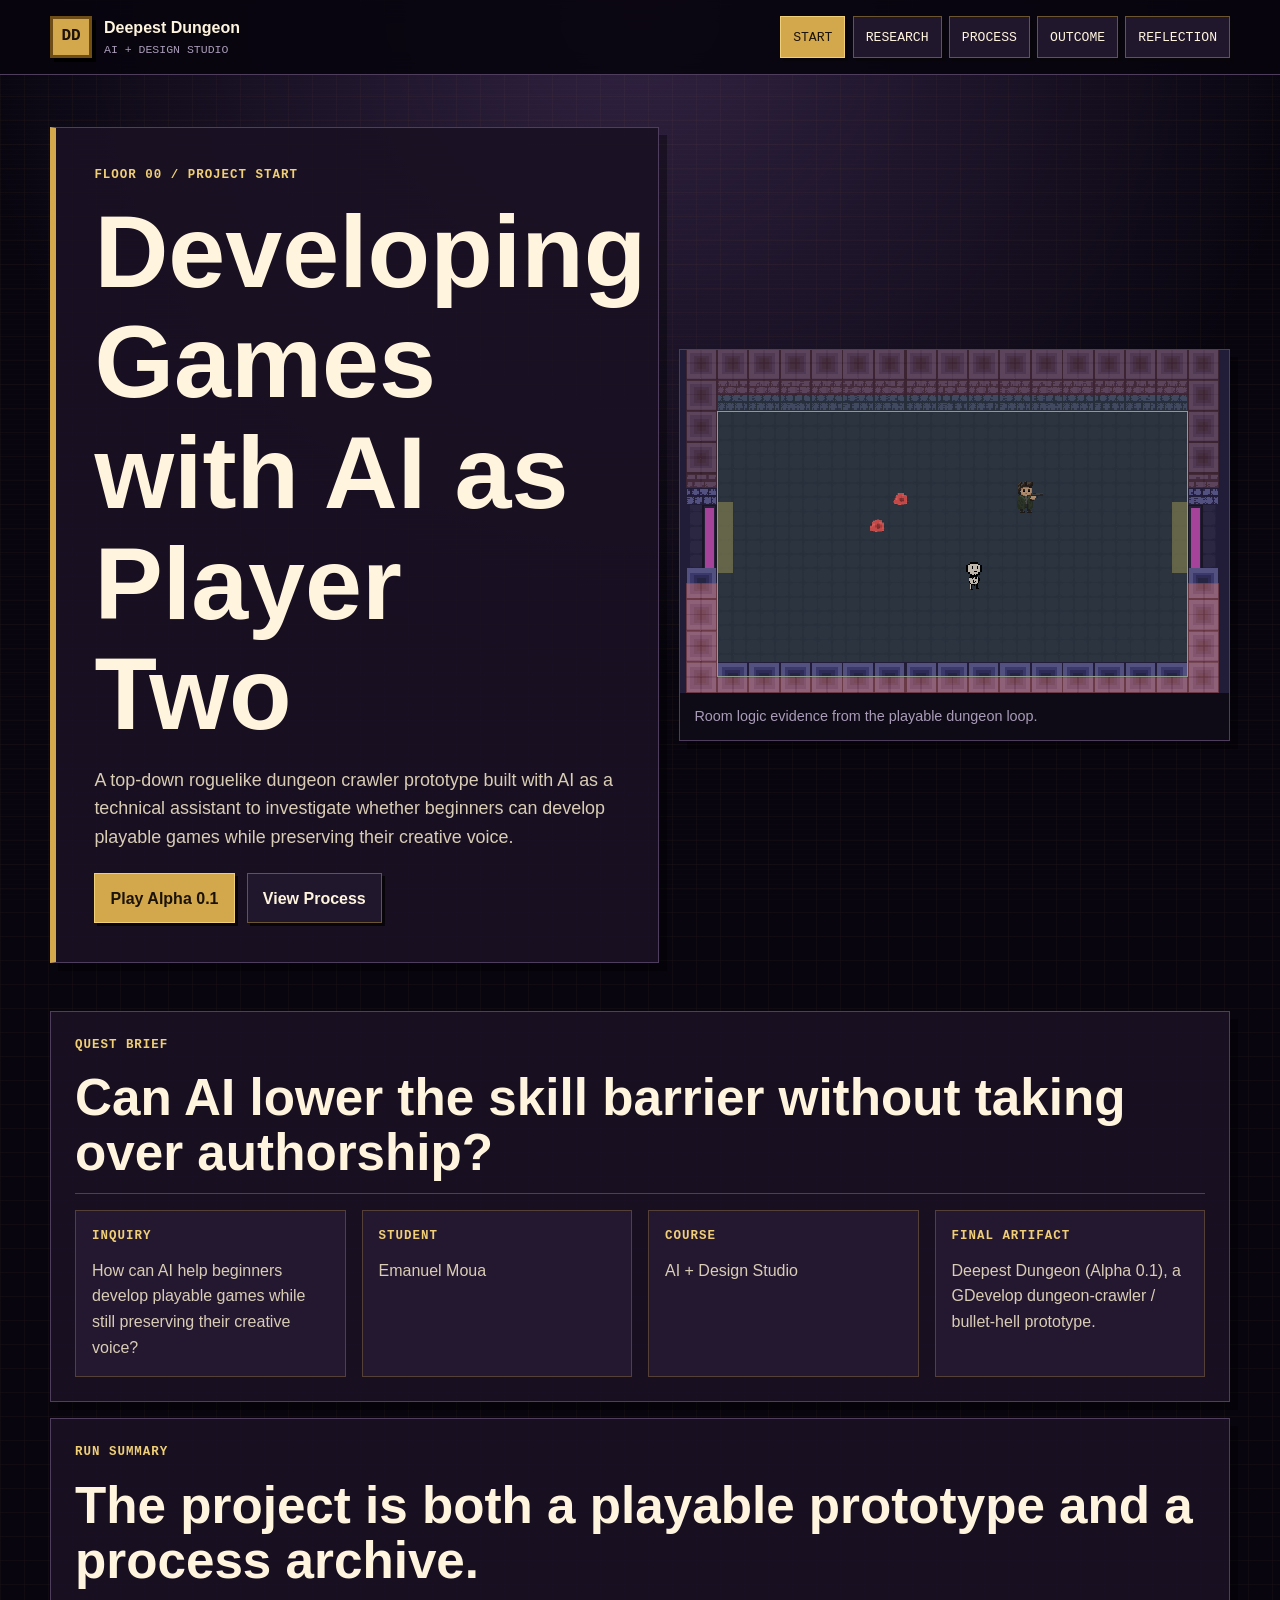
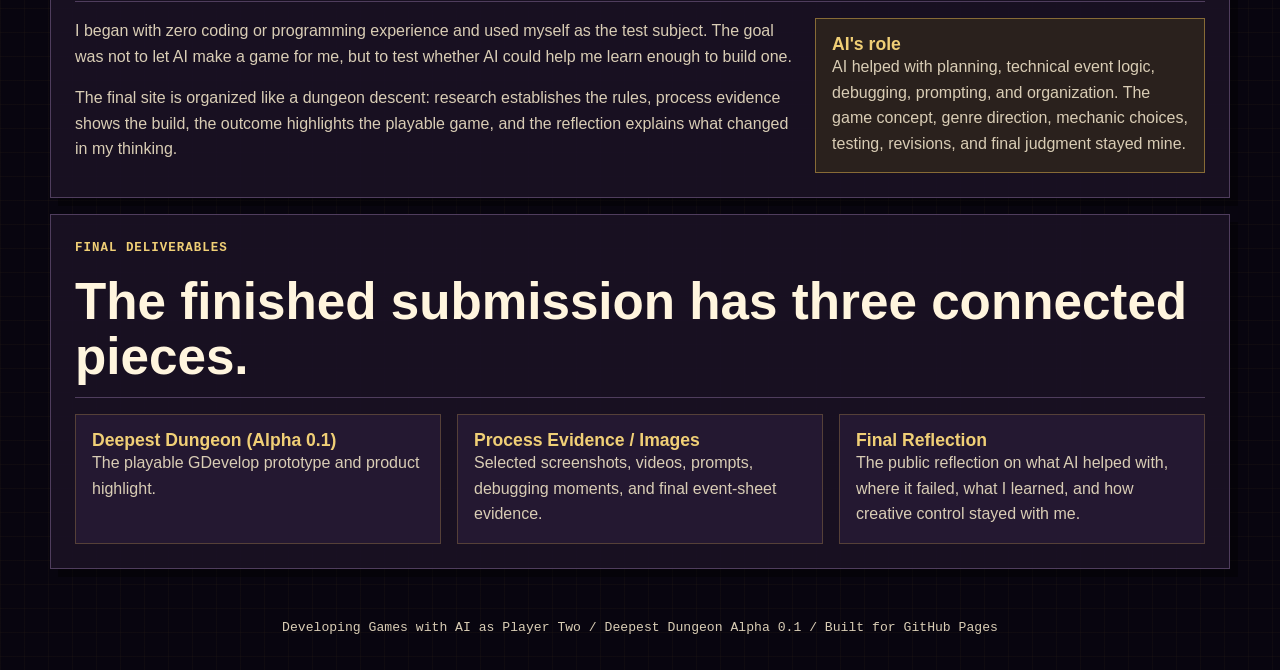
==== commit 92c5be33: "Save project site checkpoint before visual renovation" ====
--- a/index.html
+++ b/index.html
@@ -3,418 +3,466 @@
 <head>
   <meta charset="UTF-8" />
   <meta name="viewport" content="width=device-width, initial-scale=1.0" />
-  <meta name="description" content="Deepest Dungeon Dashboard: an AI-assisted game development command center for beginner-friendly roguelike design." />
-  <title>Deepest Dungeon Dashboard | AI + Design Studio</title>
+  <meta name="description" content="Developing Games with AI as Player Two: an AI+Design project about building Deepest Dungeon, a playable roguelike prototype, with AI as a technical assistant." />
+  <title>Developing Games with AI as Player Two | Deepest Dungeon</title>
   <link rel="stylesheet" href="style.css" />
 </head>
 <body>
-  <div class="dashboard-shell">
-    <aside class="side-menu" aria-label="Dashboard navigation">
-      <div class="menu-brand">
-        <span class="brand-kicker">AI + Design Studio</span>
-        <strong>Dungeon Control</strong>
-      </div>
-
-      <nav class="menu-nav">
-        <button class="nav-button is-active" type="button" data-section="identity">Identity</button>
-        <button class="nav-button" type="button" data-section="inquiry">Inquiry</button>
-        <button class="nav-button" type="button" data-section="sources">Sources</button>
-        <button class="nav-button" type="button" data-section="roadmap">Roadmap</button>
-        <button class="nav-button" type="button" data-section="prompts">Prompts</button>
-        <button class="nav-button" type="button" data-section="experiments">Experiments</button>
-        <button class="nav-button" type="button" data-section="workspace">Workspace</button>
-      </nav>
-
-      <div class="menu-status">
-        <span>Status</span>
-        <strong>Playable systems in progress</strong>
-      </div>
-    </aside>
-
-    <main class="command-screen">
-      <header class="hero-panel">
-        <div>
-          <p class="eyebrow">Research Dashboard / Game-Dev Journal</p>
-          <h1>Developing Deepest Dungeon with AI as Player Two</h1>
-          <p class="hero-copy">
-            A command-center dashboard documenting the AI-assisted build process for a beginner-friendly dungeon roguelike prototype, balancing technical support with creative ownership.
+  <header class="site-header">
+    <a class="skip-link" href="#main">Skip to content</a>
+    <nav class="top-nav" aria-label="Main navigation">
+      <a class="brand" href="#home" data-view-link="home">
+        <span class="brand-mark" aria-hidden="true">DD</span>
+        <span>
+          <strong>Deepest Dungeon</strong>
+          <small>AI + Design Studio</small>
+        </span>
+      </a>
+      <div class="nav-actions" role="list">
+        <button class="nav-tab is-active" type="button" data-view="home" role="listitem">Start</button>
+        <button class="nav-tab" type="button" data-view="research" role="listitem">Research</button>
+        <button class="nav-tab" type="button" data-view="process" role="listitem">Process</button>
+        <button class="nav-tab" type="button" data-view="outcome" role="listitem">Outcome</button>
+        <button class="nav-tab" type="button" data-view="reflection" role="listitem">Reflection</button>
+      </div>
+    </nav>
+  </header>
+
+  <main id="main">
+    <section class="view is-active" id="home" data-view-panel="home" aria-labelledby="home-title">
+      <div class="hero">
+        <div class="hero-copy">
+          <p class="ui-label">Floor 00 / Project Start</p>
+          <h1 id="home-title">Developing Games with AI as Player Two</h1>
+          <p class="lede">
+            A top-down roguelike dungeon crawler prototype built with AI as a technical assistant to investigate whether beginners can develop playable games while preserving their creative voice.
           </p>
-        </div>
-        <div class="research-card" aria-label="Main research question">
-          <span>Research Question</span>
-          <strong>How can AI help beginners develop playable games while still preserving their creative voice?</strong>
-        </div>
-      </header>
-
-      <section class="panel is-active" id="identity" aria-labelledby="identity-title">
-        <div class="section-heading">
-          <p class="eyebrow">Project Identity Card</p>
-          <h2 id="identity-title">Current Build Profile</h2>
-        </div>
-
-        <div class="identity-grid">
-          <article class="stat-panel">
-            <span>Game Concept</span>
-            <strong>Deepest Dungeon</strong>
-            <p>A 2D pixel, top-down, dungeon-descent roguelike bullet-hell game.</p>
-          </article>
-          <article class="stat-panel">
-            <span>Player Goal</span>
-            <strong>Go deeper</strong>
-            <p>Clear enemy rooms, find the way down, descend, and survive as long as possible.</p>
-          </article>
-          <article class="stat-panel">
-            <span>AI Role</span>
-            <strong>Technical partner</strong>
-            <p>AI helps with planning, event logic, prototyping, and troubleshooting while the creative direction stays mine.</p>
-          </article>
-        </div>
-
-        <div class="two-column">
-          <div>
-            <h3>Short Summary</h3>
+          <div class="button-row" aria-label="Primary links">
+            <a class="button primary" href="https://gd.games/luminousfable/deepest-dungeon" target="_blank" rel="noreferrer">Play Alpha 0.1</a>
+            <button class="button" type="button" data-view="process">View Process</button>
+          </div>
+        </div>
+        <figure class="hero-media">
+          <img src="images/080-image-image.png" alt="Deepest Dungeon room prototype with pixel walls, enemies, and player character." />
+          <figcaption>Room logic evidence from the playable dungeon loop.</figcaption>
+        </figure>
+      </div>
+
+      <section class="section-band">
+        <div class="section-heading">
+          <p class="ui-label">Quest Brief</p>
+          <h2>Can AI lower the skill barrier without taking over authorship?</h2>
+        </div>
+        <div class="brief-grid">
+          <article>
+            <span class="stat">Inquiry</span>
+            <p>How can AI help beginners develop playable games while still preserving their creative voice?</p>
+          </article>
+          <article>
+            <span class="stat">Student</span>
+            <p>Emanuel Moua</p>
+          </article>
+          <article>
+            <span class="stat">Course</span>
+            <p>AI + Design Studio</p>
+          </article>
+          <article>
+            <span class="stat">Final Artifact</span>
+            <p>Deepest Dungeon (Alpha 0.1), a GDevelop dungeon-crawler / bullet-hell prototype.</p>
+          </article>
+        </div>
+      </section>
+
+      <section class="section-band">
+        <div class="section-heading">
+          <p class="ui-label">Run Summary</p>
+          <h2>The project is both a playable prototype and a process archive.</h2>
+        </div>
+        <div class="split-layout">
+          <div>
             <p>
-              This project explores whether AI can help beginners start developing playable games without advanced coding skills. The focus is accessibility, creative ownership, and the tension between assistance and authorship.
+              I began with zero coding or programming experience and used myself as the test subject. The goal was not to let AI make a game for me, but to test whether AI could help me learn enough to build one.
             </p>
-          </div>
-          <div>
-            <h3>Audience and Context</h3>
             <p>
-              The audience is beginner game creators, design students, artists, and storytellers who have game ideas but feel blocked by coding or technical barriers.
+              The final site is organized like a dungeon descent: research establishes the rules, process evidence shows the build, the outcome highlights the playable game, and the reflection explains what changed in my thinking.
             </p>
           </div>
-        </div>
-
-        <div class="direction-list" aria-label="Possible final directions">
-          <article>
-            <h3>Playable Prototype</h3>
-            <p>A small dungeon-crawler prototype made with AI support.</p>
-          </article>
-          <article>
-            <h3>Process Journal</h3>
-            <p>A record of where AI helped, where it failed, and where I revised or rejected its ideas.</p>
-          </article>
-          <article>
-            <h3>Beginner Toolkit</h3>
-            <p>A workflow showing how non-coders can use AI while keeping creative control.</p>
-          </article>
-        </div>
-      </section>
-
-      <section class="panel" id="inquiry" aria-labelledby="inquiry-title">
-        <div class="section-heading">
-          <p class="eyebrow">Inquiry Brief</p>
-          <h2 id="inquiry-title">What The Research Is Testing</h2>
-        </div>
-
-        <div class="brief-layout">
-          <article>
-            <h3>Why It Matters</h3>
+          <div class="callout">
+            <h3>AI's role</h3>
+            <p>AI helped with planning, technical event logic, debugging, prompting, and organization. The game concept, genre direction, mechanic choices, testing, revisions, and final judgment stayed mine.</p>
+          </div>
+        </div>
+      </section>
+
+      <section class="section-band">
+        <div class="section-heading">
+          <p class="ui-label">Final Deliverables</p>
+          <h2>The finished submission has three connected pieces.</h2>
+        </div>
+        <div class="feature-grid">
+          <article>
+            <h3>Deepest Dungeon (Alpha 0.1)</h3>
+            <p>The playable GDevelop prototype and product highlight.</p>
+          </article>
+          <article>
+            <h3>Process Evidence / Images</h3>
+            <p>Selected screenshots, videos, prompts, debugging moments, and final event-sheet evidence.</p>
+          </article>
+          <article>
+            <h3>Final Reflection</h3>
+            <p>The public reflection on what AI helped with, where it failed, what I learned, and how creative control stayed with me.</p>
+          </article>
+        </div>
+      </section>
+    </section>
+
+    <section class="view" id="research" data-view-panel="research" aria-labelledby="research-title">
+      <div class="page-intro">
+        <p class="ui-label">Floor 01 / Research Dashboard</p>
+        <h2 id="research-title">Approach and engagement through sources, verification, and discoveries.</h2>
+        <p>
+          The research looked at how AI is used in game development, where it helps beginners, and where it risks replacing creative authorship. NotebookLM helped process sources, but the project notes emphasize checking claims against the original materials.
+        </p>
+      </div>
+
+      <div class="research-grid">
+        <article class="source-card">
+          <p class="ui-label">Industry Report</p>
+          <h3>GDC: What Game Developers Want From Generative AI</h3>
+          <p>Useful for understanding how the wider game industry views generative AI, including workflow support, ethics, IP concerns, job automation, and creative freedom.</p>
+          <a href="https://reg.gdconf.com/GenAIeBook" target="_blank" rel="noreferrer">Open source page</a>
+        </article>
+        <article class="source-card">
+          <p class="ui-label">Indie Developer Research</p>
+          <h3>Envisioning and Designing Generative AI to Support Indie Game Development</h3>
+          <p>This source shaped the project most because it connected AI support to indie and small-team development, closer to the beginner creator audience.</p>
+          <a href="https://guof.people.clemson.edu/papers/chiplay24.pdf" target="_blank" rel="noreferrer">Open paper PDF</a>
+        </article>
+        <article class="source-card">
+          <p class="ui-label">Tool Documentation</p>
+          <h3>GDevelop Documentation</h3>
+          <p>GDevelop became the main build tool because it is beginner-friendly, no-code, and includes AI chat and agent features for game creation.</p>
+          <a href="https://wiki.gdevelop.io/gdevelop5/" target="_blank" rel="noreferrer">Open docs</a>
+        </article>
+      </div>
+
+      <section class="section-band">
+        <div class="section-heading">
+          <p class="ui-label">Research Findings</p>
+          <h2>What the sources changed about the project.</h2>
+        </div>
+        <div class="evidence-list">
+          <article>
+            <h3>Indie developer research shaped my AI boundaries.</h3>
+            <p>The Panchanadikar and Freeman source showed mixed feelings around generative AI: it can lower barriers, cut costs, streamline work, and act as support, but it also raises concerns around replacement, consistency, copyright, and creative ownership. That changed how I used AI: technical support was allowed, but the game concept, mechanics, art direction, and final decisions stayed mine.</p>
+          </article>
+          <article>
+            <h3>GDevelop made the experiment practical.</h3>
+            <p>The GDevelop documentation showed that the tool is built around a no-code event system, beginner tutorials, reusable behaviors, and built-in AI support. That finding pushed the project away from a hypothetical argument and toward an actual playable prototype built by someone with no prior game-development experience.</p>
+          </article>
+          <article>
+            <h3>Industry concerns shaped the design question.</h3>
+            <p>The GDC source showed that many developers see value in AI for workflow and production, while also worrying about ethics, IP theft, job automation, layoffs, and loss of creative freedom. Those concerns became part of the site's main argument: AI can help beginners, but the creator still has to guide, test, reject, and preserve authorship.</p>
+          </article>
+        </div>
+      </section>
+
+      <section class="section-band">
+        <div class="section-heading">
+          <p class="ui-label">Approach and Engagement Evidence</p>
+          <h2>Research was checked, studied, and turned into build rules.</h2>
+        </div>
+        <div class="verification-grid">
+          <article>
+            <img src="images/GDevelopDocumentationSummary.png" alt="NotebookLM summary of the GDevelop documentation describing the tool, event system, tutorials, and AI assistant." />
+            <h3>Verified tool claims</h3>
+            <p>I checked NotebookLM’s GDevelop summary against the source text before using it to justify GDevelop as the build tool.</p>
+          </article>
+          <article>
+            <img src="images/GDevelopVisualNotes.png" alt="Handwritten visual notes summarizing GDevelop documentation, no-code event logic, tutorials, and AI assistant features." />
+            <h3>Studied the source and made visual notes</h3>
+            <p>I used summaries, quizzes, and visual notes to make sure I understood the GDevelop documentation instead of only collecting links.</p>
+          </article>
+          <article>
+            <img src="images/040-image-image.png" alt="Research map board showing source notes, key findings, verification, and reflection columns." />
+            <h3>Mapped findings to implications</h3>
+            <p>The research board connected source input, key findings, verification, visual notes, and project implications.</p>
+          </article>
+        </div>
+        <p class="evidence-note">
+          This page uses selected evidence from the full process archive. The complete archive includes additional screenshots, videos, prompt logs, source notes, and weekly build records.
+        </p>
+      </section>
+    </section>
+
+    <section class="view" id="process" data-view-panel="process" aria-labelledby="process-title">
+      <div class="page-intro">
+        <p class="ui-label">Floor 02 / Workflow and Iteration</p>
+        <h2 id="process-title">Evidence of prompts, pivots, failures, debugging, and discovery.</h2>
+        <p>
+          The process followed a repeated loop: idea, AI-assisted planning, GDevelop steps, build, test, debug, judge, revise. This section shows the work through actual process artifacts rather than broad claims.
+        </p>
+      </div>
+
+      <section class="section-band">
+        <div class="section-heading">
+          <p class="ui-label">Build Loop</p>
+          <h2>The workflow became a repeatable dungeon route.</h2>
+        </div>
+        <div class="route">
+          <span>My idea</span>
+          <span>ChatGPT organizes priority</span>
+          <span>GDevelop gives steps</span>
+          <span>I build and test</span>
+          <span>AI helps debug</span>
+          <span>I decide if it works</span>
+        </div>
+      </section>
+
+      <section class="section-band">
+        <div class="section-heading">
+          <p class="ui-label">Iteration Map</p>
+          <h2>The project moved from tutorial learning to independent debugging.</h2>
+        </div>
+        <div class="evidence-list">
+          <article>
+            <h3>Beginner learning phase</h3>
+            <p>I started by reading GDevelop's Getting Started materials, downloading the app, completing tutorials, and making a first simple coin-collecting game. This gave me enough tool familiarity to begin the actual prototype.</p>
+          </article>
+          <article>
+            <h3>AI-assisted planning phase</h3>
+            <p>ChatGPT helped organize my game idea into technical priorities: player combat, enemy systems, room clear logic, manual floor structure, floor transition, upgrades, and later randomization.</p>
+          </article>
+          <article>
+            <h3>Debugging and pivot phase</h3>
+            <p>As the game became more complex, AI started missing small but important details. The major discovery was that I had learned enough to guide the AI, reject broken suggestions, and identify root causes myself.</p>
+          </article>
+        </div>
+      </section>
+
+      <section class="media-grid" aria-label="Process evidence gallery">
+        <article class="media-card">
+          <img src="images/013-image-image.png" alt="GDevelop tutorial screen used at the beginning of the project." />
+          <div>
+            <p class="ui-label">Beginner Learning Evidence</p>
+            <h3>Starting from tutorials</h3>
+            <p>This shows the beginning of the process: learning the tool before attempting the final game prototype.</p>
+          </div>
+        </article>
+        <article class="media-card">
+          <video src="images/112-video-20260507-2206-51.8613629.mp4" controls preload="metadata"></video>
+          <div>
+            <p class="ui-label">First Control Test</p>
+            <h3>Character's first steps</h3>
+            <p>A simple character could move with the arrow keys. This was the first proof that a beginner-controlled game object was possible.</p>
+          </div>
+        </article>
+        <article class="media-card">
+          <img src="images/098-image-image.png" alt="ChatGPT planning prompt asking AI to help organize the game without taking creative control." />
+          <div>
+            <p class="ui-label">Prompt Experiment 1</p>
+            <h3>AI-assisted planning without creative takeover</h3>
+            <p>ChatGPT helped turn the game idea into a technical priority list while the project concept, genre, mechanics, enemies, and creative direction stayed mine.</p>
+          </div>
+        </article>
+        <article class="media-card">
+          <video src="images/118-video-20260516-0302-53.6544624.mp4" controls preload="metadata"></video>
+          <div>
+            <p class="ui-label">Core Prototype</p>
+            <h3>Projectile physics test</h3>
+            <p>The player can fire projectiles in the direction they are aiming, creating the start of the combat system.</p>
+          </div>
+        </article>
+        <article class="media-card">
+          <img src="images/094-image-Screenshot-2026-05-28-155855.png" alt="Prompt describing a bug where room triggers spawned enemies in every boundary." />
+          <div>
+            <p class="ui-label">AI Failure / Debugging</p>
+            <h3>Room trigger logic failed too broadly</h3>
+            <p>GDevelop's AI Agent treated room boundaries too generally. I had to identify that each room needed its own room ID and more specific variables.</p>
+          </div>
+        </article>
+        <article class="media-card">
+          <video src="images/127-video-20260528-2317-26.1875862.mp4" controls preload="metadata"></video>
+          <div>
+            <p class="ui-label">Dungeon Loop Evidence</p>
+            <h3>Manual floor and room logic debugging</h3>
+            <p>The connected room layout proves the dungeon structure before random generation, while also showing an important AI limitation moment.</p>
+          </div>
+        </article>
+        <article class="media-card wide">
+          <video src="images/ProceduralGeneration.mp4" controls preload="metadata"></video>
+          <div>
+            <p class="ui-label">Procedural Generation Evidence</p>
+            <h3>A working random floor generator</h3>
+            <p>The procedural generation loop was the hardest mechanic to implement as of yet. This shows what can be achieved with the assistance of AI: a working random floor generator.</p>
+          </div>
+        </article>
+      </section>
+
+      <section class="section-band">
+        <div class="section-heading">
+          <p class="ui-label">Prompt Log</p>
+          <h2>Three AI interactions that mattered.</h2>
+        </div>
+        <div class="prompt-stack">
+          <article>
+            <h3>1. Planning prompt with ChatGPT</h3>
+            <p>I asked ChatGPT to interview me one question at a time, then organize the answers into build priorities focused on technical order, not creative direction.</p>
+            <p><strong>Accepted:</strong> the technical build order. <strong>Rejected:</strong> letting AI invent the game's identity.</p>
+          </article>
+          <article>
+            <h3>2. GDevelop AI technical debugging</h3>
+            <p>The AI Agent helped adjust Skeleton Archer logic so the enemy could keep distance and shoot properly, but I still had to test whether the behavior fit the game.</p>
+            <p><strong>Accepted:</strong> the working technical fix. <strong>Rejected:</strong> instructions that did not match GDevelop's actual options.</p>
+          </article>
+          <article>
+            <h3>3. Entity turning failure</h3>
+            <p>The AI struggled to make enemies turn individually instead of all syncing together. The breakthrough came through repeated testing and clearer prompts.</p>
+            <p><strong>Accepted:</strong> the final separated enemy behavior. <strong>Rejected:</strong> any solution that kept enemies turning in sync.</p>
+          </article>
+        </div>
+      </section>
+    </section>
+
+    <section class="view" id="outcome" data-view-panel="outcome" aria-labelledby="outcome-title">
+      <div class="page-intro">
+        <p class="ui-label">Floor 03 / Product and Authorship</p>
+        <h2 id="outcome-title">Deepest Dungeon (Alpha 0.1) is the playable outcome.</h2>
+        <p>
+          The current prototype is one of the three final deliverables, alongside the process evidence/images and final reflection. It is a top-down dungeon-crawler / bullet-hell built in GDevelop. The player moves with WASD, aims with the mouse, shoots projectiles, clears enemy rooms, chooses upgrades, and descends floors.
+        </p>
+        <div class="button-row">
+          <a class="button primary" href="https://gd.games/luminousfable/deepest-dungeon" target="_blank" rel="noreferrer">Play Deepest Dungeon Alpha 0.1</a>
+        </div>
+      </div>
+
+      <section class="section-band">
+        <div class="section-heading">
+          <p class="ui-label">Playable Systems</p>
+          <h2>What the prototype currently includes.</h2>
+        </div>
+        <div class="feature-grid">
+          <article>
+            <h3>Player Combat Prototype</h3>
+            <p>WASD movement, mouse aiming, left-click shooting, and projectiles that deal damage.</p>
+          </article>
+          <article>
+            <h3>Enemy System</h3>
+            <p>A chaser enemy deals contact damage, while a ranged skeleton enemy shoots projectiles at the player.</p>
+          </article>
+          <article>
+            <h3>Dungeon Loop</h3>
+            <p>Combat rooms close, enemies spawn, and doors reopen only after every enemy is defeated.</p>
+          </article>
+          <article>
+            <h3>Floor Transition</h3>
+            <p>The way-down room lets the player choose when to descend, reset the stage, and increase difficulty.</p>
+          </article>
+        </div>
+      </section>
+
+      <section class="section-band">
+        <div class="section-heading">
+          <p class="ui-label">Authorship and Synthesis</p>
+          <h2>The strongest outcome is not only the game, but the proof of learning.</h2>
+        </div>
+        <div class="split-layout">
+          <div>
             <p>
-              Game development can feel unapproachable to people who have strong ideas for mechanics, storytelling, or world-building but lack coding skills. AI tools may close that gap by assisting with planning, coding, prototyping, art, and problem-solving.
+              The strongest part of the final outcome is that multiple systems work together: movement, aiming, shooting, enemy behavior, damage, room clearing, upgrades, and floor descent.
             </p>
-          </article>
-          <article>
-            <h3>What I Need To Learn</h3>
             <p>
-              I need to learn how beginner-friendly AI game-development tools actually are, where AI is most useful in the process, and how to recognize when AI supports creative direction instead of replacing it.
+              My authorship shows through what I selected, tested, reshaped, rejected, and refined. The AI helped with technical systems, but it did not replace my decisions about the game loop, visual behavior, room structure, or player choices.
             </p>
-          </article>
-          <article>
-            <h3>Possible Outcomes</h3>
-            <ul class="signal-list">
-              <li>AI helps a beginner develop a playable prototype with minimal complications.</li>
-              <li>AI complicates the process or drifts away from the creator's vision.</li>
-              <li>The most useful role for AI is as a technical support system, not a creative replacement.</li>
+          </div>
+          <div class="callout">
+            <h3>Design decisions I kept</h3>
+            <ul>
+              <li>Upgrade rooms create tension by asking the player to choose between healing and stronger upgrades.</li>
+              <li>Skeleton enemies flip instead of rotating, preserving a 2D pixel-game feel.</li>
+              <li>Stairs require player input so the player chooses when to descend.</li>
             </ul>
-          </article>
-        </div>
-      </section>
-
-      <section class="panel" id="sources" aria-labelledby="sources-title">
-        <div class="section-heading">
-          <p class="eyebrow">Source Starter List</p>
-          <h2 id="sources-title">Research Inventory</h2>
-        </div>
-
-        <div class="source-grid">
-          <article class="source-item">
-            <span>Official Documentation</span>
-            <h3>GDevelop Documentation</h3>
-            <p>Explains GDevelop's no-code event system, tutorials, beginner-friendly workflow, and game-building features.</p>
-            <a href="https://wiki.gdevelop.io/gdevelop5/" rel="noreferrer">Open source</a>
-          </article>
-          <article class="source-item">
-            <span>Tool Research</span>
-            <h3>GDevelop AI Game Development</h3>
-            <p>Describes GDevelop's AI chat and agent features for creating logic, scenes, mechanics, and step-by-step guidance.</p>
-            <a href="https://gdevelop.io/blog/gdevelop-ai-build-games-faster-ai-powered-tools" rel="noreferrer">Open source</a>
-          </article>
-          <article class="source-item">
-            <span>Industry Report</span>
-            <h3>GDC: What Game Developers Want From Generative AI</h3>
-            <p>Shows mixed industry feelings around generative AI, including workflow support, ethics, IP concerns, and creative control.</p>
-            <a href="https://gdconf.com/state-game-industry/" rel="noreferrer">Open source</a>
-          </article>
-          <article class="source-item">
-            <span>Research Paper</span>
-            <h3>Envisioning and Designing Generative AI to Support Indie Game Development</h3>
-            <p>Connects directly to the project audience by looking at indie developers and AI as a support tool.</p>
-            <a href="https://arxiv.org/" rel="noreferrer">Search source</a>
-          </article>
-          <article class="source-item">
-            <span>Research Paper</span>
-            <h3>Scratch Copilot: Supporting Youth Creative Coding with AI</h3>
-            <p>Useful for thinking about how AI can make creative coding more accessible to beginners.</p>
-            <a href="https://arxiv.org/html/2505.03867v1" rel="noreferrer">Open source</a>
-          </article>
-          <article class="source-item">
-            <span>Research Paper</span>
-            <h3>DreamGarden: A Designer Assistant for Growing Games from a Single Prompt</h3>
-            <p>Helps frame the boundary between AI-generated assistance and designer-owned direction.</p>
-            <a href="https://arxiv.org/html/2410.01791v1" rel="noreferrer">Open source</a>
-          </article>
-        </div>
-      </section>
-
-      <section class="panel" id="roadmap" aria-labelledby="roadmap-title">
-        <div class="section-heading">
-          <p class="eyebrow">Project Brief / Weekly Roadmap</p>
-          <h2 id="roadmap-title">Weeks 5-11 Dungeon Timeline</h2>
-        </div>
-
-        <div class="timeline-tabs" role="tablist" aria-label="Weekly roadmap">
-          <button class="week-button is-active" type="button" data-week="5">Week 5</button>
-          <button class="week-button" type="button" data-week="6">Week 6</button>
-          <button class="week-button" type="button" data-week="7">Week 7</button>
-          <button class="week-button" type="button" data-week="8">Week 8</button>
-          <button class="week-button" type="button" data-week="9">Week 9</button>
-          <button class="week-button" type="button" data-week="10">Week 10</button>
-          <button class="week-button" type="button" data-week="11">Week 11</button>
-        </div>
-
-        <div class="week-panels">
-          <article class="week-panel is-active" data-week-panel="5">
-            <span class="floor-label">Depth 05</span>
-            <h3>Define The Foundation</h3>
-            <p><strong>Goal:</strong> Define the project focus and organize the research foundation.</p>
-            <p><strong>Activities:</strong> Finalize identity, inquiry brief, source starter list, and command-center sections.</p>
-            <p><strong>Output:</strong> A cleaned-up Command Center with project identity, inquiry brief, and starter sources.</p>
-            <p><strong>Success indicator:</strong> Someone can understand what I am investigating and why it matters.</p>
-          </article>
-          <article class="week-panel" data-week-panel="6">
-            <span class="floor-label">Depth 06</span>
-            <h3>Research Tools And First Experiments</h3>
-            <p><strong>Goal:</strong> Research how AI is currently being used in game development.</p>
-            <p><strong>Activities:</strong> Read GDevelop sources, try tutorials, test beginner workflows, and document the first completed mini-game.</p>
-            <p><strong>Output:</strong> Research notes, screenshots, and an early playable test.</p>
-            <p><strong>Success indicator:</strong> I can explain at least three ways AI helps game development and at least three concerns about it.</p>
-          </article>
-          <article class="week-panel" data-week-panel="7">
-            <span class="floor-label">Depth 07</span>
-            <h3>Begin The Main Game</h3>
-            <p><strong>Goal:</strong> Test beginner-friendly AI game-development tools by starting Deepest Dungeon.</p>
-            <p><strong>Activities:</strong> Plan the game, create sprites, set up WASD movement, mouse aiming, projectile physics, collision, and enemy health.</p>
-            <p><strong>Output:</strong> A first set of AI-assisted workflow experiments with prompts, screenshots, and notes.</p>
-            <p><strong>Success indicator:</strong> I can identify what AI realistically helped me build.</p>
-          </article>
-          <article class="week-panel" data-week-panel="8">
-            <span class="floor-label">Depth 08</span>
-            <h3>Lock The Prototype Scope</h3>
-            <p><strong>Goal:</strong> Choose the game concept and define the playable prototype scope.</p>
-            <p><strong>Activities:</strong> Review experiment results, decide what kind of small game is realistic, and create a simple outline.</p>
-            <p><strong>Output:</strong> A one-page mini game design document and a clear prototype plan.</p>
-            <p><strong>Success indicator:</strong> The game idea is small enough to build, but connected to the research question.</p>
-          </article>
-          <article class="week-panel" data-week-panel="9">
-            <span class="floor-label">Depth 09</span>
-            <h3>Build The First Playable Prototype</h3>
-            <p><strong>Goal:</strong> Build the first playable prototype.</p>
-            <p><strong>Activities:</strong> Start the basic game version, use AI for help with coding, logic, debugging, placeholder writing, or planning.</p>
-            <p><strong>Output:</strong> A rough playable prototype and an AI process log.</p>
-            <p><strong>Success indicator:</strong> The prototype can be played, even if it is unfinished or visually simple.</p>
-          </article>
-          <article class="week-panel" data-week-panel="10">
-            <span class="floor-label">Depth 10</span>
-            <h3>Playtest And Revise</h3>
-            <p><strong>Goal:</strong> Playtest, revise, and evaluate creative ownership.</p>
-            <p><strong>Activities:</strong> Ask classmates or friends to test, collect feedback, revise the prototype, and reflect on AI's role.</p>
-            <p><strong>Output:</strong> Revised prototype, feedback notes, and a reflection on AI's role.</p>
-            <p><strong>Success indicator:</strong> I can point to specific examples where my creative decisions shaped the game more than the AI did.</p>
-          </article>
-          <article class="week-panel" data-week-panel="11">
-            <span class="floor-label">Depth 11</span>
-            <h3>Final Presentation And Documentation</h3>
-            <p><strong>Goal:</strong> Prepare the final presentation and process documentation.</p>
-            <p><strong>Activities:</strong> Finalize the documented experiment, organize screenshots/prompts/research notes, and explain what I learned.</p>
-            <p><strong>Output:</strong> Final Command Center, playable prototype or documentation, and final reflection.</p>
-            <p><strong>Success indicator:</strong> Someone can understand what I researched, what I tested, what I made, and what I learned about keeping creative control.</p>
-          </article>
-        </div>
-      </section>
-
-      <section class="panel" id="prompts" aria-labelledby="prompts-title">
-        <div class="section-heading">
-          <p class="eyebrow">Prompt Log</p>
-          <h2 id="prompts-title">AI Requests That Shaped The Build</h2>
-        </div>
-
-        <div class="accordion-list">
-          <details open>
-            <summary>Creative planning interview with ChatGPT</summary>
-            <div class="log-body">
-              <p><strong>Prompt used:</strong> I asked ChatGPT to interview me one question at a time about my game loop, mechanics, story, and priorities while keeping the creative vision mine.</p>
-              <p><strong>Model / tool:</strong> ChatGPT</p>
-              <p><strong>Output summary:</strong> It organized my answers into a top-down roguelike dungeon crawler plan with WASD movement, mouse aiming, projectile combat, room clearing, enemies, upgrades, and floor descent.</p>
-              <p><strong>What changed afterward:</strong> I used the plan to decide what to build first in GDevelop.</p>
-            </div>
-          </details>
-          <details>
-            <summary>GDevelop AI support for building logic</summary>
-            <div class="log-body">
-              <p><strong>Prompt used:</strong> Requests focused on technical help inside GDevelop, such as setting up movement, projectile behavior, collisions, and enemy health.</p>
-              <p><strong>Model / tool:</strong> GDevelop AI chat and agent</p>
-              <p><strong>Output summary:</strong> AI helped guide event logic and locate the right actions inside the no-code system.</p>
-              <p><strong>What changed afterward:</strong> I was able to move from tutorials into my own game prototype.</p>
-            </div>
-          </details>
-          <details>
-            <summary>NotebookLM source processing</summary>
-            <div class="log-body">
-              <p><strong>Prompt used:</strong> Summarize source material and help me understand GDevelop, AI tools, and beginner-friendly game development.</p>
-              <p><strong>Model / tool:</strong> NotebookLM</p>
-              <p><strong>Output summary:</strong> It created study artifacts such as summaries, quizzes, and a short overview video.</p>
-              <p><strong>What changed afterward:</strong> I checked the source outputs and used the verified findings to support my research direction.</p>
-            </div>
-          </details>
-        </div>
-      </section>
-
-      <section class="panel" id="experiments" aria-labelledby="experiments-title">
-        <div class="section-heading">
-          <p class="eyebrow">Experiment Log</p>
-          <h2 id="experiments-title">Build Evidence And Results</h2>
-        </div>
-
-        <div class="experiment-grid">
-          <details open>
-            <summary>Experiment 1: Learn GDevelop basics</summary>
-            <div class="log-body">
-              <p><strong>What I tried:</strong> Read the Getting Started page, downloaded GDevelop, and completed the free tutorials.</p>
-              <p><strong>What worked:</strong> The tutorial flow made it possible to build a first simple game without traditional coding.</p>
-              <p><strong>Next step:</strong> Move from tutorial systems into my own dungeon prototype.</p>
-              <a class="media-link" href="https://app.milanote.com/media/p/images/1Wl5241mprt84G/75j/image.png?w=800" rel="noreferrer">View GDevelop tutorial screenshot</a>
-            </div>
-          </details>
-          <details>
-            <summary>Experiment 2: First completed mini-game</summary>
-            <div class="log-body">
-              <p><strong>What I tried:</strong> Created a background, character, walls, collectible, score system, win condition, and win screen.</p>
-              <p><strong>What worked:</strong> I completed my first ever game and proved that the tool could support beginner progress.</p>
-              <p><strong>Next step:</strong> Use the experience to begin the main deliverable.</p>
-              <a class="media-link" href="https://media.milanote.com/p/files/1Wl8eo1mprt85K/SHO/20260507-2333-46.3155710.mp4" rel="noreferrer">Open win-condition media</a>
-            </div>
-          </details>
-          <details>
-            <summary>Experiment 3: AI-assisted game planning</summary>
-            <div class="log-body">
-              <p><strong>What I tried:</strong> Asked ChatGPT to help organize the creative process and prioritize what to build first.</p>
-              <p><strong>What worked:</strong> It helped turn a large game idea into a practical build order.</p>
-              <p><strong>What I kept mine:</strong> The game concept, tone, creative direction, and design choices.</p>
-              <a class="media-link" href="https://app.milanote.com/media/p/images/1Wo3CH1UtWKo6Q/Fi0/image.png?w=800" rel="noreferrer">View game-plan screenshot</a>
-            </div>
-          </details>
-          <details>
-            <summary>Experiment 4: Movement, aiming, and projectiles</summary>
-            <div class="log-body">
-              <p><strong>What I tried:</strong> Built WASD movement, mouse aim, and projectile physics in GDevelop.</p>
-              <p><strong>What worked:</strong> The prototype started to feel like the core of a top-down dungeon shooter.</p>
-              <p><strong>Next step:</strong> Add enemy reactions and damage systems.</p>
-              <a class="media-link" href="https://media.milanote.com/p/files/1Wo5bz1goOny3s/2uD/20260516-0255-03.2917310.mp4" rel="noreferrer">Open projectile physics media</a>
-            </div>
-          </details>
-          <details>
-            <summary>Experiment 5: Bullet collision and enemy health</summary>
-            <div class="log-body">
-              <p><strong>What I tried:</strong> Added bullet collision and enemy health so attacks could affect enemies.</p>
-              <p><strong>What worked:</strong> The game moved closer to the first combat prototype from the roadmap.</p>
-              <p><strong>Research note:</strong> This is where AI support is most useful: technical implementation, debugging, and event logic.</p>
-              <a class="media-link" href="https://media.milanote.com/p/files/1Wok2X1Krxca3M/e9o/20260516-1847-06.9085444.mp4" rel="noreferrer">Open enemy-health media</a>
-            </div>
-          </details>
-        </div>
-      </section>
-
-      <section class="panel" id="workspace" aria-labelledby="workspace-title">
-        <div class="section-heading">
-          <p class="eyebrow">Links / Workspace Board</p>
-          <h2 id="workspace-title">Command Center Resources</h2>
-        </div>
-
-        <div class="workspace-layout">
-          <article>
-            <h3>Tools Used</h3>
-            <ul class="signal-list">
-              <li>GDevelop for game building and event logic.</li>
-              <li>GDevelop AI chat and agent for technical help.</li>
-              <li>ChatGPT for planning, prioritizing, and reflection.</li>
-              <li>NotebookLM for source summaries and study artifacts.</li>
-              <li>Milanote for the original command-center board.</li>
-            </ul>
-          </article>
-          <article>
-            <h3>Working Files</h3>
-            <ul class="signal-list">
-              <li>Command Center export markdown.</li>
-              <li>GDevelop project files and gameplay captures.</li>
-              <li>Research notes, source artifacts, and weekly progress reports.</li>
-              <li>GitHub Pages dashboard scaffold.</li>
-            </ul>
-          </article>
-          <article class="evidence-board">
-            <h3>Evidence Board</h3>
-            <a href="https://app.milanote.com/1Widzq1qkDxj4m?p=QNYmC8qIito" rel="noreferrer">Command Center</a>
-            <a href="https://app.milanote.com/1WkH6H1cEPCpe6?p=QNYmC8qIito" rel="noreferrer">Beginner's Game Development Journal</a>
-            <a href="https://app.milanote.com/1WjYcs1SaFK06S?p=QNYmC8qIito" rel="noreferrer">Research Map</a>
-          </article>
-        </div>
-      </section>
-
-      <footer class="site-footer">
-        <p>Built through the Interview → Brainstorm → Plan → Code → Commit workflow and published as a living GitHub Pages command center.</p>
-      </footer>
-    </main>
-  </div>
-
-  <script>
-    const navButtons = document.querySelectorAll(".nav-button");
-    const sections = document.querySelectorAll(".panel");
-
-    navButtons.forEach((button) => {
-      button.addEventListener("click", () => {
-        const target = button.dataset.section;
-
-        navButtons.forEach((item) => item.classList.toggle("is-active", item === button));
-        sections.forEach((section) => section.classList.toggle("is-active", section.id === target));
-
-        const activeSection = document.getElementById(target);
-        if (activeSection) {
-          activeSection.scrollIntoView({ behavior: "smooth", block: "start" });
-        }
-      });
-    });
-
-    const weekButtons = document.querySelectorAll(".week-button");
-    const weekPanels = document.querySelectorAll(".week-panel");
-
-    weekButtons.forEach((button) => {
-      button.addEventListener("click", () => {
-        const week = button.dataset.week;
-
-        weekButtons.forEach((item) => item.classList.toggle("is-active", item === button));
-        weekPanels.forEach((panel) => panel.classList.toggle("is-active", panel.dataset.weekPanel === week));
-      });
-    });
-  </script>
+          </div>
+        </div>
+      </section>
+
+      <section class="section-band">
+        <div class="section-heading">
+          <p class="ui-label">Accepted / Changed / Rejected</p>
+          <h2>AI shaped the build, but I filtered the result.</h2>
+        </div>
+        <div class="feature-grid">
+          <article>
+            <h3>What I accepted</h3>
+            <p>I accepted AI help when it made technical systems easier to understand or build, especially planning the build order, setting up event logic, and fixing problems I could not solve alone.</p>
+          </article>
+          <article>
+            <h3>What I changed</h3>
+            <p>I revised AI output through testing. When the game behavior did not match my intended combat or room design, I adjusted prompts, checked the events, and reshaped the solution.</p>
+          </article>
+          <article>
+            <h3>What I rejected</h3>
+            <p>I rejected suggestions that did not exist within the options but were hallucinated by GDevelop, events that broke working systems, or pushed the game away from my creative direction.</p>
+          </article>
+        </div>
+      </section>
+
+      <section class="media-grid final-grid" aria-label="Final product evidence">
+        <article class="media-card wide">
+          <div class="image-scroller" data-carousel>
+            <button class="scroller-button" type="button" data-carousel-prev aria-label="Show previous final product screenshot">Prev</button>
+            <img
+              src="images/130-image-Screenshot-2026-06-08-184845.png"
+              alt="GDevelop event sheet showing the beginning of Deepest Dungeon's event logic."
+              data-carousel-image
+            />
+            <button class="scroller-button" type="button" data-carousel-next aria-label="Show next final product screenshot">Next</button>
+            <p class="scroller-count" data-carousel-count>1 / 4</p>
+            <p class="scroller-caption" data-carousel-caption>Event Sheet 1: Level events and player mechanics</p>
+          </div>
+          <div>
+            <p class="ui-label">Final Product Evidence</p>
+            <h3>The event sheet became the proof of learning.</h3>
+            <p>Use the image scroller to flip through final event pages. These screenshots show how much the project grew: movement, combat, room logic, upgrades, interactions, and floor systems are all managed through GDevelop conditions and actions.</p>
+          </div>
+        </article>
+      </section>
+    </section>
+
+    <section class="view" id="reflection" data-view-panel="reflection" aria-labelledby="reflection-title">
+      <div class="page-intro">
+        <p class="ui-label">Floor 04 / Reflection and Learning</p>
+        <h2 id="reflection-title">What changed after building a game with AI as a technical assistant.</h2>
+      </div>
+
+      <section class="reflection-body">
+        <h3>What changed</h3>
+        <p>
+          Having finished making the first real playable iteration of my game, there is much to reflect upon. My goal was to find out if AI could help a beginner build a game from nothing, all while preserving the developer's creative vision. Having started with no game building experience, I decided to use myself as the test subject. During the last five weeks, I got familiar with GDevelop and worked on Deepest Dungeon, a roguelike dungeon-crawler where the main goal is to go as far down as possible.
+        </p>
+        <p>
+          In the beginning, I was skeptical. I was not sure whether AI was truly practical, but over time those doubts became more specific. I learned how indie developers and larger studios use AI to streamline tedious parts of game building, such as debugging and prototyping, while also recognizing concerns around ethics, legal risk, and creative freedom.
+        </p>
+        <h3>Where AI helped</h3>
+        <p>
+          While working alongside GDevelop AI Chat and Agent, I found that AI was strongest when teaching the ropes and helping plan technical event logic. It did not simply build everything instantly; it often explained what each component should do before I confirmed the process. That helped in the early phases where the mechanics were more common and easier for the AI to reason about.
+        </p>
+        <h3>Where AI failed</h3>
+        <p>
+          Once the game became more complicated, the AI started to fail more often. Bugs piled up, some suggested fixes did not match the real GDevelop options, and the agent sometimes missed small details that mattered. Those failures became important because they showed me that I was actually learning. I began guiding the AI, spotting issues myself, and building more complex event sequences without relying on it as much.
+        </p>
+        <h3>What comes next</h3>
+        <p>
+          In the end, I learned that AI is powerful when it is used properly, but it needs a human creator who can guide it, test it, question it, and decide what belongs in the final work. AI helped me build my first game from scratch, but it did not erase the need for creative control. If I continued this project, I would polish the art, expand enemy and room variety, refine upgrades, and keep improving the dungeon loop.
+        </p>
+      </section>
+    </section>
+  </main>
+
+  <footer class="site-footer">
+    <p>Developing Games with AI as Player Two / Deepest Dungeon Alpha 0.1 / Built for GitHub Pages</p>
+  </footer>
+
+  <script src="script.js?v=2"></script>
 </body>
 </html>
--- a/style.css
+++ b/style.css
@@ -1,16 +1,18 @@
 :root {
-  --bg: #070a0f;
-  --bg-panel: #101720;
-  --bg-panel-strong: #151f2b;
-  --text: #fff8e8;
-  --muted: #d7e0ea;
-  --dim: #abb8c7;
-  --line: #304258;
-  --gold: #d8aa45;
-  --mint: #78c7ff;
-  --red: #cf5d48;
-  --blue: #7ba7d7;
-  --shadow: rgba(0, 0, 0, 0.42);
+  --bg: #100718;
+  --bg-deep: #08050f;
+  --panel: #1a1224;
+  --panel-strong: #241831;
+  --panel-warm: #2a211d;
+  --text: #fff5de;
+  --muted: #d9cdb5;
+  --dim: #a99cb8;
+  --line: #4f3d5d;
+  --gold: #d3a84c;
+  --gold-bright: #f0cf76;
+  --purple: #7f5aa3;
+  --danger: #c96863;
+  --shadow: rgba(0, 0, 0, 0.45);
 }
 
 * {
@@ -24,14 +26,34 @@
 body {
   margin: 0;
   min-height: 100vh;
-  font-family: "Segoe UI", Tahoma, sans-serif;
+  color: var(--text);
+  font-family: Arial, Helvetica, sans-serif;
+  line-height: 1.6;
   background:
-    linear-gradient(rgba(255, 255, 255, 0.025) 1px, transparent 1px),
-    linear-gradient(90deg, rgba(255, 255, 255, 0.025) 1px, transparent 1px),
-    var(--bg);
-  background-size: 28px 28px, 28px 28px;
-  color: var(--text);
-  line-height: 1.6;
+    linear-gradient(rgba(211, 168, 76, 0.035) 1px, transparent 1px),
+    linear-gradient(90deg, rgba(211, 168, 76, 0.035) 1px, transparent 1px),
+    radial-gradient(circle at 50% 0%, rgba(127, 90, 163, 0.35), transparent 42rem),
+    var(--bg-deep);
+  background-size: 24px 24px, 24px 24px, auto, auto;
+}
+
+body::before {
+  content: "";
+  position: fixed;
+  inset: 0;
+  pointer-events: none;
+  background:
+    linear-gradient(180deg, rgba(0, 0, 0, 0.12), transparent 22%, rgba(0, 0, 0, 0.28)),
+    repeating-linear-gradient(0deg, rgba(255, 255, 255, 0.025), rgba(255, 255, 255, 0.025) 1px, transparent 1px, transparent 5px);
+  mix-blend-mode: screen;
+  opacity: 0.28;
+  z-index: 2;
+}
+
+img,
+video {
+  max-width: 100%;
+  display: block;
 }
 
 button,
@@ -40,443 +62,629 @@
 }
 
 a {
-  color: var(--mint);
+  color: var(--gold-bright);
   text-decoration: none;
 }
 
 a:hover,
 a:focus-visible {
-  color: var(--gold);
-}
-
-.dashboard-shell {
-  display: grid;
-  grid-template-columns: 280px minmax(0, 1fr);
-  min-height: 100vh;
-}
-
-.side-menu {
+  color: #fff2b0;
+}
+
+p,
+li {
+  color: var(--muted);
+}
+
+p {
+  margin: 0;
+}
+
+p + p {
+  margin-top: 1rem;
+}
+
+h1,
+h2,
+h3 {
+  margin: 0;
+  line-height: 1.08;
+}
+
+h1 {
+  max-width: 980px;
+  font-size: clamp(2.5rem, 8vw, 6.8rem);
+}
+
+h2 {
+  font-size: clamp(1.7rem, 4vw, 3.6rem);
+}
+
+h3 {
+  font-size: 1.1rem;
+}
+
+.skip-link {
+  position: absolute;
+  top: 0.5rem;
+  left: 0.5rem;
+  transform: translateY(-160%);
+  padding: 0.6rem 0.8rem;
+  color: var(--bg-deep);
+  background: var(--gold-bright);
+  z-index: 10;
+}
+
+.skip-link:focus {
+  transform: translateY(0);
+}
+
+.site-header {
   position: sticky;
   top: 0;
-  height: 100vh;
-  padding: 1.25rem;
-  background: #0c1219;
-  border-right: 1px solid var(--line);
-  box-shadow: 16px 0 34px var(--shadow);
+  z-index: 5;
+  background: rgba(8, 5, 15, 0.92);
+  border-bottom: 1px solid var(--line);
+  backdrop-filter: blur(10px);
+}
+
+.top-nav {
+  width: min(1180px, calc(100% - 2rem));
+  min-height: 74px;
+  margin: 0 auto;
   display: flex;
-  flex-direction: column;
+  gap: 1rem;
+  align-items: center;
+  justify-content: space-between;
+}
+
+.brand {
+  display: flex;
+  align-items: center;
+  gap: 0.75rem;
+  color: var(--text);
+}
+
+.brand-mark {
+  width: 42px;
+  height: 42px;
+  display: grid;
+  place-items: center;
+  color: #1b1208;
+  background: var(--gold);
+  border: 3px solid #6f4d17;
+  box-shadow: 4px 4px 0 #000;
+  font-family: "Courier New", monospace;
+  font-weight: 900;
+}
+
+.brand strong,
+.brand small {
+  display: block;
+}
+
+.brand small {
+  color: var(--dim);
+  font-family: "Courier New", monospace;
+  font-size: 0.72rem;
+  text-transform: uppercase;
+}
+
+.nav-actions {
+  display: flex;
+  flex-wrap: wrap;
+  justify-content: flex-end;
+  gap: 0.45rem;
+}
+
+.nav-tab,
+.button {
+  min-height: 42px;
+  border: 1px solid #6b5631;
+  color: var(--text);
+  background: #21172c;
+  cursor: pointer;
+  box-shadow: 3px 3px 0 #07040a;
+  transition: transform 140ms ease, border-color 140ms ease, background 140ms ease;
+}
+
+.nav-tab {
+  padding: 0.55rem 0.75rem;
+  font-family: "Courier New", monospace;
+  font-size: 0.82rem;
+  text-transform: uppercase;
+}
+
+.nav-tab:hover,
+.nav-tab:focus-visible,
+.button:hover,
+.button:focus-visible {
+  border-color: var(--gold-bright);
+  transform: translate(-1px, -1px);
+  outline: none;
+}
+
+.nav-tab.is-active,
+.button.primary {
+  color: #1b1208;
+  background: var(--gold);
+  border-color: var(--gold-bright);
+}
+
+main,
+.site-footer {
+  position: relative;
+  z-index: 3;
+}
+
+main {
+  width: min(1180px, calc(100% - 2rem));
+  margin: 0 auto;
+  padding: 1.25rem 0 3rem;
+}
+
+.view + .view {
+  margin-top: 1rem;
+}
+
+.js .view {
+  display: none;
+}
+
+.js .view.is-active {
+  display: block;
+}
+
+.hero {
+  min-height: calc(100vh - 110px);
+  display: grid;
+  grid-template-columns: minmax(0, 1.05fr) minmax(320px, 0.95fr);
   gap: 1.25rem;
-}
-
-.menu-brand,
-.menu-status,
-.hero-panel,
-.panel {
+  align-items: center;
+  padding: clamp(1rem, 3vw, 2rem) 0;
+}
+
+.hero-copy,
+.page-intro,
+.section-band,
+.media-card,
+.source-card,
+.reflection-body {
   border: 1px solid var(--line);
-  background: rgba(16, 23, 32, 0.96);
-  box-shadow: 0 18px 44px var(--shadow);
-  border-radius: 24px;
-}
-
-.menu-brand {
+  background: rgba(26, 18, 36, 0.94);
+  box-shadow: 8px 8px 0 rgba(0, 0, 0, 0.35);
+}
+
+.hero-copy {
+  padding: clamp(1.25rem, 4vw, 2.4rem);
+  border-left: 6px solid var(--gold);
+}
+
+.lede {
+  max-width: 760px;
+  margin-top: 1rem;
+  font-size: 1.12rem;
+}
+
+.ui-label,
+.stat {
+  margin-bottom: 0.65rem;
+  color: var(--gold-bright);
+  font-family: "Courier New", monospace;
+  font-size: 0.78rem;
+  font-weight: 900;
+  letter-spacing: 0.08em;
+  text-transform: uppercase;
+}
+
+.button-row {
+  display: flex;
+  flex-wrap: wrap;
+  gap: 0.75rem;
+  margin-top: 1.35rem;
+}
+
+.button {
+  display: inline-flex;
+  align-items: center;
+  justify-content: center;
+  padding: 0.7rem 0.95rem;
+  font-weight: 800;
+}
+
+.hero-media {
+  margin: 0;
+  border: 1px solid var(--line);
+  background: #0f0b16;
+  box-shadow: 8px 8px 0 rgba(0, 0, 0, 0.35);
+}
+
+.hero-media img {
+  width: 100%;
+  aspect-ratio: 16 / 10;
+  object-fit: cover;
+  image-rendering: pixelated;
+}
+
+figcaption {
+  padding: 0.75rem 0.9rem;
+  color: var(--dim);
+  font-size: 0.9rem;
+}
+
+.section-band,
+.page-intro,
+.reflection-body {
+  margin-top: 1rem;
+  padding: clamp(1rem, 3vw, 1.5rem);
+}
+
+.page-intro {
+  margin-top: 1.5rem;
+  border-left: 6px solid var(--gold);
+}
+
+.page-intro p {
+  max-width: 880px;
+  margin-top: 0.9rem;
+}
+
+.section-heading {
+  display: grid;
+  gap: 0.25rem;
+  margin-bottom: 1rem;
+  padding-bottom: 0.8rem;
+  border-bottom: 1px solid var(--line);
+}
+
+.brief-grid,
+.research-grid,
+.feature-grid,
+.verification-grid {
+  display: grid;
+  gap: 1rem;
+}
+
+.brief-grid {
+  grid-template-columns: repeat(4, minmax(0, 1fr));
+}
+
+.brief-grid article,
+.feature-grid article,
+.evidence-list article,
+.prompt-stack article,
+.callout {
   padding: 1rem;
+  border: 1px solid rgba(211, 168, 76, 0.28);
+  background: var(--panel-strong);
+}
+
+.stat {
+  display: block;
+}
+
+.split-layout {
+  display: grid;
+  grid-template-columns: minmax(0, 1.3fr) minmax(280px, 0.7fr);
+  gap: 1rem;
+}
+
+.callout {
+  border-color: rgba(211, 168, 76, 0.55);
+  background: var(--panel-warm);
+}
+
+.callout h3,
+.source-card h3,
+.media-card h3,
+.prompt-stack h3,
+.feature-grid h3 {
+  color: var(--gold-bright);
+}
+
+.callout ul {
+  margin: 0.75rem 0 0;
+  padding-left: 1.1rem;
+}
+
+.research-grid,
+.feature-grid {
+  grid-template-columns: repeat(3, minmax(0, 1fr));
+  margin-top: 1rem;
+}
+
+.verification-grid {
+  grid-template-columns: repeat(3, minmax(0, 1fr));
+}
+
+.verification-grid article {
+  overflow: hidden;
+  border: 1px solid rgba(211, 168, 76, 0.28);
+  background: var(--panel-strong);
+}
+
+.verification-grid img {
+  width: 100%;
+  aspect-ratio: 16 / 10;
+  object-fit: cover;
+  object-position: top center;
+  background: #05030a;
+  border-bottom: 1px solid var(--line);
+}
+
+.verification-grid h3,
+.verification-grid p {
+  padding-inline: 1rem;
+}
+
+.verification-grid h3 {
+  margin-top: 1rem;
+  color: var(--gold-bright);
+}
+
+.verification-grid p {
+  padding-bottom: 1rem;
+}
+
+.evidence-note {
+  margin-top: 1rem;
+  padding: 0.9rem 1rem;
   border-left: 4px solid var(--gold);
-}
-
-.brand-kicker,
-.eyebrow,
-.stat-panel span,
-.source-item span,
-.research-card span,
-.floor-label,
-.menu-status span {
-  display: block;
-  color: var(--mint);
-  font-size: 0.72rem;
-  font-weight: 800;
-  letter-spacing: 0.12em;
-  text-transform: uppercase;
-}
-
-.menu-brand strong {
-  display: block;
-  margin-top: 0.35rem;
-  font-size: 1.1rem;
-}
-
-.menu-nav {
-  display: grid;
-  gap: 0.5rem;
-}
-
-.nav-button,
-.week-button {
-  width: 100%;
+  background: rgba(211, 168, 76, 0.08);
+}
+
+.source-card {
+  padding: 1rem;
+}
+
+.source-card a {
+  display: inline-flex;
+  margin-top: 0.9rem;
+  padding: 0.55rem 0.7rem;
+  border: 1px solid rgba(211, 168, 76, 0.45);
+  background: rgba(211, 168, 76, 0.08);
+}
+
+.evidence-list,
+.prompt-stack {
+  display: grid;
+  gap: 0.85rem;
+}
+
+.route {
+  display: grid;
+  grid-template-columns: repeat(6, minmax(0, 1fr));
+  gap: 0.65rem;
+}
+
+.route span {
+  min-height: 78px;
+  display: grid;
+  place-items: center;
+  padding: 0.75rem;
+  color: var(--text);
+  text-align: center;
+  font-family: "Courier New", monospace;
+  font-size: 0.82rem;
+  font-weight: 900;
+  background: #24162f;
   border: 1px solid var(--line);
-  background: #121b26;
-  color: var(--text);
-  cursor: pointer;
-  text-align: left;
-  border-radius: 14px;
-  transition: border-color 160ms ease, color 160ms ease, background 160ms ease, transform 160ms ease;
-}
-
-.nav-button {
-  min-height: 44px;
-  padding: 0.75rem 0.9rem;
-}
-
-.nav-button:hover,
-.nav-button:focus-visible,
-.week-button:hover,
-.week-button:focus-visible {
-  border-color: var(--gold);
-  color: var(--gold);
-  transform: translateX(2px);
-  outline: none;
-}
-
-.nav-button.is-active,
-.week-button.is-active {
-  background: #17283a;
-  border-color: var(--mint);
-  color: var(--mint);
-  box-shadow: inset 4px 0 0 var(--mint);
-}
-
-.menu-status {
-  margin-top: auto;
-  padding: 1rem;
-}
-
-.menu-status strong {
-  display: block;
-  margin-top: 0.25rem;
-  color: var(--gold);
-  font-size: 0.95rem;
-}
-
-.command-screen {
-  width: min(1180px, 100%);
-  margin: 0 auto;
-  padding: 1.25rem;
-}
-
-.hero-panel {
-  display: grid;
-  grid-template-columns: minmax(0, 1fr) minmax(260px, 380px);
-  gap: 1rem;
-  align-items: stretch;
-  padding: clamp(1.25rem, 3vw, 2rem);
-  min-height: 280px;
-  background:
-    linear-gradient(135deg, rgba(216, 170, 69, 0.12), transparent 34%),
-    linear-gradient(180deg, rgba(120, 199, 255, 0.1), transparent 70%),
-    #101722;
-}
-
-.hero-panel h1 {
-  max-width: 820px;
-  margin: 0.35rem 0 0.75rem;
-  font-size: clamp(2rem, 5vw, 4.5rem);
-  line-height: 0.98;
-  letter-spacing: 0;
-}
-
-.hero-copy {
-  max-width: 760px;
-  margin: 0;
-  color: var(--muted);
-  font-size: 1.05rem;
-}
-
-.research-card {
-  align-self: stretch;
-  display: grid;
-  align-content: center;
-  gap: 0.75rem;
-  padding: 1.25rem;
-  border: 1px solid rgba(216, 170, 69, 0.45);
-  background: #1b1b15;
-}
-
-.research-card strong {
-  font-size: 1.25rem;
-  line-height: 1.35;
-}
-
-.panel {
-  display: none;
-  margin-top: 1rem;
-  padding: clamp(1rem, 2.6vw, 1.5rem);
-}
-
-.panel.is-active {
-  display: block;
-}
-
-.section-heading {
-  display: flex;
-  justify-content: space-between;
-  gap: 1rem;
-  align-items: end;
-  border-bottom: 1px solid var(--line);
-  padding-bottom: 0.85rem;
-  margin-bottom: 1rem;
-}
-
-.section-heading h2 {
-  margin: 0.15rem 0 0;
-  font-size: clamp(1.45rem, 3vw, 2.1rem);
-  line-height: 1.1;
-}
-
-.identity-grid,
-.source-grid,
-.experiment-grid,
-.direction-list,
-.workspace-layout,
-.brief-layout {
-  display: grid;
-  gap: 1rem;
-}
-
-.identity-grid {
-  grid-template-columns: repeat(3, minmax(0, 1fr));
-}
-
-.stat-panel,
-.source-item,
-.direction-list article,
-.brief-layout article,
-.workspace-layout article,
-details {
-  border: 1px solid var(--line);
-  background: var(--bg-panel-strong);
-  padding: 1rem;
-  border-radius: 18px;
-}
-
-.stat-panel strong {
-  display: block;
-  margin: 0.25rem 0;
-  color: var(--gold);
-  font-size: 1.25rem;
-}
-
-p,
-ul {
-  margin: 0;
-  color: var(--muted);
-  font-weight: 450;
-}
-
-h3 {
-  margin: 0 0 0.5rem;
-  color: var(--text);
-  font-size: 1rem;
-}
-
-.two-column {
+}
+
+.media-grid {
   display: grid;
   grid-template-columns: repeat(2, minmax(0, 1fr));
   gap: 1rem;
   margin-top: 1rem;
 }
 
-.two-column > div {
-  border-top: 2px solid var(--gold);
-  padding-top: 0.85rem;
-}
-
-.direction-list {
-  grid-template-columns: repeat(3, minmax(0, 1fr));
-  margin-top: 1rem;
-}
-
-.brief-layout,
-.workspace-layout {
-  grid-template-columns: repeat(3, minmax(0, 1fr));
-}
-
-.signal-list {
-  padding-left: 1rem;
-}
-
-.signal-list li + li {
-  margin-top: 0.55rem;
-}
-
-.source-grid {
-  grid-template-columns: repeat(2, minmax(0, 1fr));
-}
-
-.source-item {
-  display: grid;
-  gap: 0.55rem;
-}
-
-.source-item h3 {
-  color: var(--gold);
-}
-
-.timeline-tabs {
-  display: grid;
-  grid-template-columns: repeat(7, minmax(0, 1fr));
-  gap: 0.5rem;
-  margin-bottom: 1rem;
-}
-
-.week-button {
-  min-height: 58px;
-  padding: 0.7rem 0.55rem;
+.media-card {
+  overflow: hidden;
+}
+
+.media-card img,
+.media-card video {
+  width: 100%;
+  aspect-ratio: 16 / 10;
+  object-fit: cover;
+  background: #05030a;
+  border-bottom: 1px solid var(--line);
+}
+
+.media-card video {
+  object-fit: contain;
+}
+
+.media-card div {
+  padding: 1rem;
+}
+
+.media-card.wide {
+  grid-column: 1 / -1;
+}
+
+.image-scroller {
+  position: relative;
+  display: grid;
+  background: #05030a;
+  border-bottom: 1px solid var(--line);
+}
+
+.image-scroller img {
+  border-bottom: 0;
+}
+
+.scroller-button {
+  position: absolute;
+  top: 50%;
+  z-index: 1;
+  min-height: 42px;
+  border: 1px solid var(--gold-bright);
+  color: #1b1208;
+  background: var(--gold);
+  cursor: pointer;
+  font-family: "Courier New", monospace;
+  font-weight: 900;
+  box-shadow: 3px 3px 0 #07040a;
+  transform: translateY(-50%);
+}
+
+.scroller-button:hover,
+.scroller-button:focus-visible {
+  background: var(--gold-bright);
+  outline: none;
+}
+
+.scroller-button[data-carousel-prev] {
+  left: 0.75rem;
+}
+
+.scroller-button[data-carousel-next] {
+  right: 0.75rem;
+}
+
+.scroller-count,
+.scroller-caption {
+  position: absolute;
+  bottom: 0.75rem;
+  margin: 0;
+  padding: 0.35rem 0.55rem;
+  color: var(--text);
+  background: rgba(8, 5, 15, 0.88);
+  border: 1px solid var(--line);
+  font-family: "Courier New", monospace;
+  font-size: 0.8rem;
+}
+
+.scroller-count {
+  right: 0.75rem;
+}
+
+.scroller-caption {
+  left: 0.75rem;
+  max-width: calc(100% - 7rem);
+}
+
+.final-grid {
+  align-items: start;
+}
+
+.reflection-body {
+  max-width: 920px;
+  margin-inline: auto;
+  font-size: 1.05rem;
+}
+
+.site-footer {
+  width: min(1180px, calc(100% - 2rem));
+  margin: 0 auto;
+  padding: 0 0 2rem;
+  color: var(--dim);
   text-align: center;
 }
 
-.week-button.is-active {
-  box-shadow: inset 0 -4px 0 var(--mint);
-}
-
-.week-panel {
-  display: none;
-  border: 1px solid rgba(120, 199, 255, 0.38);
-  background: #111b27;
-  padding: 1rem;
-}
-
-.week-panel.is-active {
-  display: block;
-}
-
-.week-panel h3 {
-  color: var(--gold);
-  font-size: 1.35rem;
-}
-
-.week-panel p + p {
-  margin-top: 0.75rem;
-}
-
-.accordion-list,
-.experiment-grid {
-  display: grid;
-  gap: 0.75rem;
-}
-
-summary {
-  cursor: pointer;
-  color: var(--gold);
-  font-weight: 800;
-}
-
-details[open] {
-  border-color: rgba(216, 170, 69, 0.5);
-}
-
-.log-body {
-  display: grid;
-  gap: 0.7rem;
-  margin-top: 0.9rem;
-  padding-top: 0.9rem;
-  border-top: 1px solid var(--line);
-}
-
-.thumbnail-link {
-  display: block;
-  overflow: hidden;
-  border: 1px solid rgba(120, 199, 255, 0.38);
-  background: #080c12;
-  max-height: 280px;
-}
-
-.thumbnail-link img {
-  display: block;
-  width: 100%;
-  height: 100%;
-  max-height: 280px;
-  object-fit: cover;
-  object-position: top center;
-  transition: transform 180ms ease, filter 180ms ease;
-}
-
-.thumbnail-link:hover img,
-.thumbnail-link:focus-visible img {
-  transform: scale(1.025);
-  filter: brightness(1.08);
-}
-
-.media-link,
-.evidence-board a {
-  display: inline-flex;
-  width: fit-content;
-  max-width: 100%;
-  padding: 0.55rem 0.7rem;
-  border: 1px solid rgba(120, 199, 255, 0.38);
-  background: rgba(120, 199, 255, 0.09);
-}
-
-.evidence-board {
-  display: grid;
-  align-content: start;
-  gap: 0.65rem;
-}
-
-.site-footer {
-  padding: 1.25rem 0 0.25rem;
-  text-align: center;
-}
-
 .site-footer p {
-  color: var(--dim);
-  font-size: 0.85rem;
-  font-weight: 600;
-}
-
-@media (max-width: 920px) {
-  .dashboard-shell {
-    display: block;
-  }
-
-  .side-menu {
+  font-family: "Courier New", monospace;
+  font-size: 0.82rem;
+}
+
+@media (max-width: 980px) {
+  .top-nav {
+    align-items: flex-start;
+    flex-direction: column;
+    padding: 0.8rem 0;
+  }
+
+  .nav-actions {
+    justify-content: flex-start;
+  }
+
+  .hero,
+  .split-layout,
+  .brief-grid,
+  .research-grid,
+  .feature-grid,
+  .verification-grid,
+  .route,
+  .media-grid {
+    grid-template-columns: 1fr;
+  }
+
+  .hero {
+    min-height: auto;
+  }
+}
+
+@media (max-width: 620px) {
+  main,
+  .top-nav,
+  .site-footer {
+    width: min(100% - 1rem, 1180px);
+  }
+
+  .nav-actions {
+    display: flex;
+    width: 100%;
+    flex-wrap: nowrap;
+    gap: 0.5rem;
+    overflow-x: auto;
+    padding: 0 0 0.4rem;
+    scrollbar-color: var(--gold) transparent;
+  }
+
+  .nav-tab {
+    flex: 0 0 auto;
+    white-space: nowrap;
+  }
+
+  .button {
+    width: 100%;
+  }
+
+  h1 {
+    font-size: 2.5rem;
+  }
+
+  .hero-copy,
+  .page-intro,
+  .section-band,
+  .reflection-body {
+    padding: 1rem;
+  }
+
+  .scroller-button {
     position: static;
-    height: auto;
-  }
-
-  .menu-nav {
-    grid-template-columns: repeat(2, minmax(0, 1fr));
-  }
-
-  .hero-panel,
-  .identity-grid,
-  .two-column,
-  .direction-list,
-  .brief-layout,
-  .workspace-layout,
-  .source-grid {
-    grid-template-columns: 1fr;
-  }
-
-  .timeline-tabs {
-    grid-template-columns: repeat(4, minmax(0, 1fr));
-  }
-}
-
-@media (max-width: 560px) {
-  .command-screen,
-  .side-menu {
-    padding: 0.8rem;
-  }
-
-  .menu-nav,
-  .timeline-tabs {
-    grid-template-columns: 1fr;
-  }
-
-  .hero-panel h1 {
-    font-size: 2rem;
-  }
-
-  .section-heading {
-    display: block;
-  }
-}
+    transform: none;
+    width: 50%;
+  }
+
+  .image-scroller {
+    grid-template-columns: 1fr 1fr;
+  }
+
+  .image-scroller img,
+  .scroller-count,
+  .scroller-caption {
+    grid-column: 1 / -1;
+  }
+
+  .image-scroller img {
+    order: 1;
+  }
+
+  .scroller-button[data-carousel-prev] {
+    order: 2;
+  }
+
+  .scroller-button[data-carousel-next] {
+    order: 3;
+  }
+
+  .scroller-count,
+  .scroller-caption {
+    order: 4;
+    position: static;
+    width: fit-content;
+    margin: 0.75rem;
+  }
+}
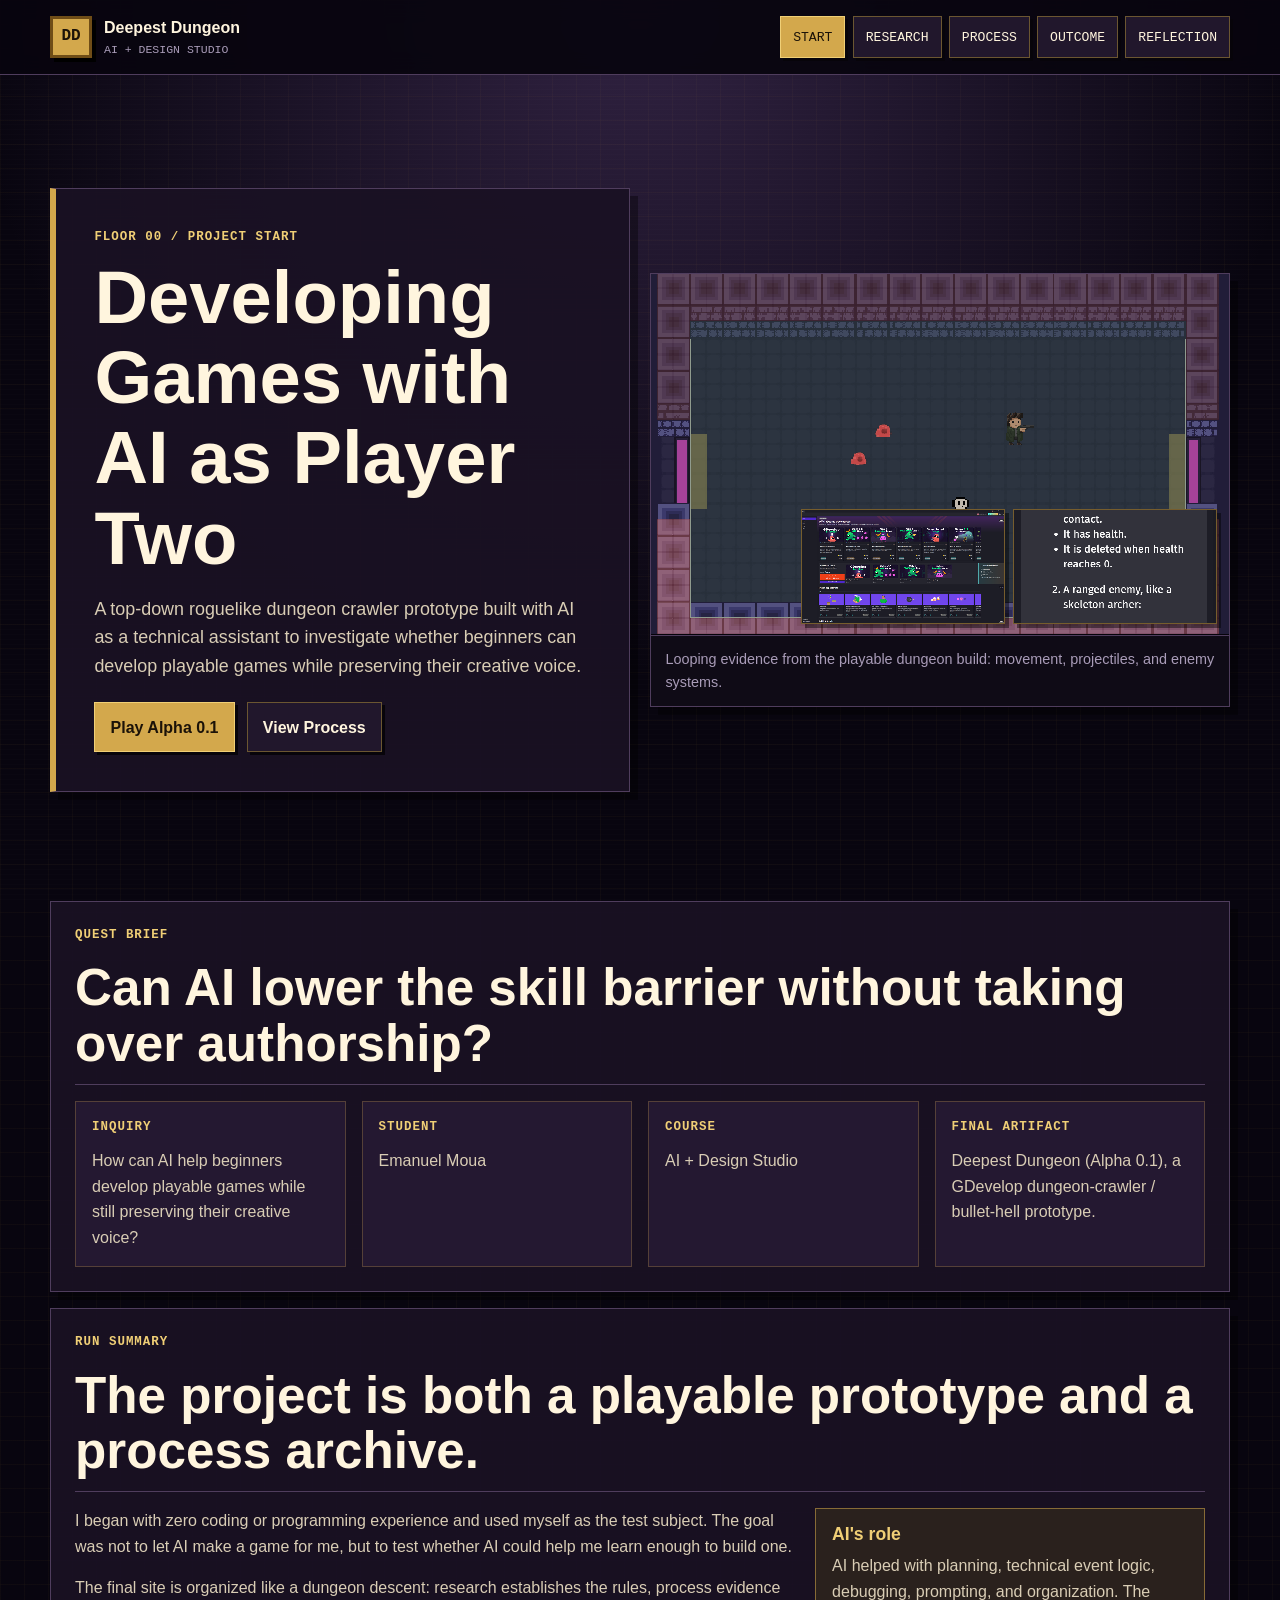
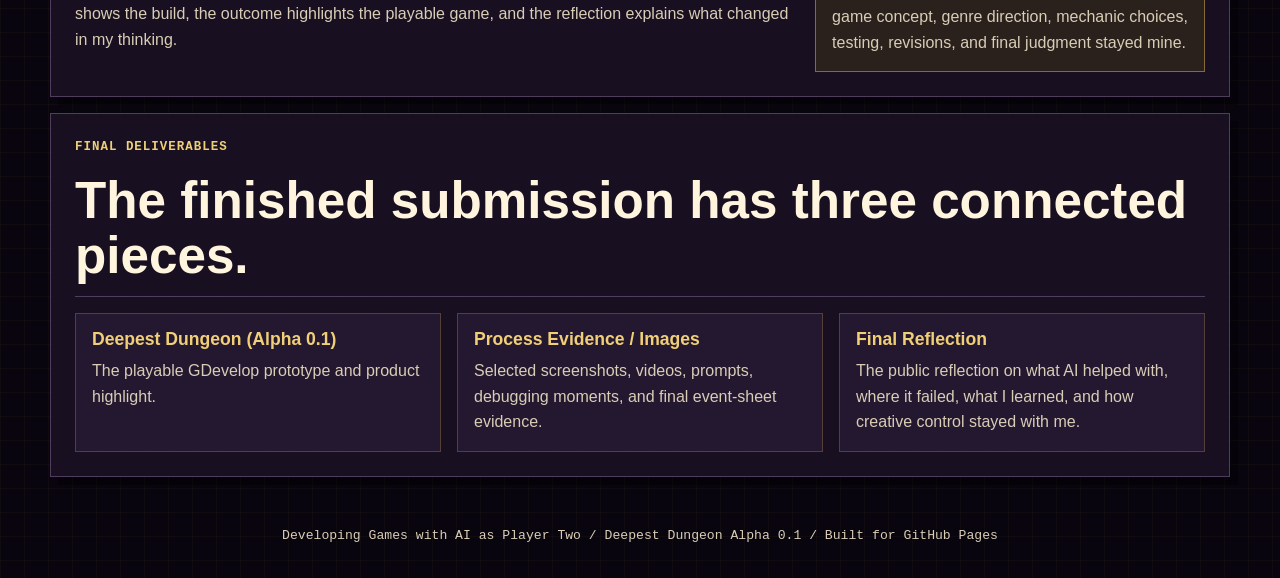
==== commit ad09ed84: "Save visual renovation checkpoint" ====
--- a/index.html
+++ b/index.html
@@ -42,9 +42,25 @@
             <button class="button" type="button" data-view="process">View Process</button>
           </div>
         </div>
-        <figure class="hero-media">
-          <img src="images/080-image-image.png" alt="Deepest Dungeon room prototype with pixel walls, enemies, and player character." />
-          <figcaption>Room logic evidence from the playable dungeon loop.</figcaption>
+        <figure class="hero-media hero-showcase" aria-label="Looping showcase of Deepest Dungeon prototype videos">
+          <div class="showcase-main">
+            <video data-showcase-video autoplay muted loop playsinline preload="metadata" poster="images/080-image-image.png">
+              <source src="images/126-video-20260527-0226-23.4023862.mp4" type="video/mp4" />
+            </video>
+            <div class="showcase-strip">
+              <div>
+                <video data-showcase-video autoplay muted loop playsinline preload="metadata" poster="images/013-image-image.png">
+                  <source src="images/127-video-20260528-2317-26.1875862.mp4" type="video/mp4" />
+                </video>
+              </div>
+              <div>
+                <video data-showcase-video autoplay muted loop playsinline preload="metadata" poster="images/065-image-image.png">
+                  <source src="images/127-video-20260528-2317-26.1875862.mp4" type="video/mp4" />
+                </video>
+              </div>
+            </div>
+          </div>
+          <figcaption>Looping evidence from the playable dungeon build: movement, projectiles, and enemy systems.</figcaption>
         </figure>
       </div>
 
@@ -123,6 +139,23 @@
         <p>
           The research looked at how AI is used in game development, where it helps beginners, and where it risks replacing creative authorship. NotebookLM helped process sources, but the project notes emphasize checking claims against the original materials.
         </p>
+        <div class="research-metrics" aria-label="Research summary">
+          <article>
+            <span>Source Base</span>
+            <strong>3 anchor sources</strong>
+            <p>Industry report, indie-developer research, and GDevelop documentation.</p>
+          </article>
+          <article>
+            <span>Verification</span>
+            <strong>Checked notes</strong>
+            <p>Summaries and screenshots were compared against the source material.</p>
+          </article>
+          <article>
+            <span>Design Rule</span>
+            <strong>AI supports, I decide</strong>
+            <p>Research became a boundary for authorship during the build.</p>
+          </article>
+        </div>
       </div>
 
       <div class="research-grid">
@@ -176,7 +209,7 @@
           <article>
             <img src="images/GDevelopDocumentationSummary.png" alt="NotebookLM summary of the GDevelop documentation describing the tool, event system, tutorials, and AI assistant." />
             <h3>Verified tool claims</h3>
-            <p>I checked NotebookLM’s GDevelop summary against the source text before using it to justify GDevelop as the build tool.</p>
+            <p>I checked NotebookLM's GDevelop summary against the source text before using it to justify GDevelop as the build tool.</p>
           </article>
           <article>
             <img src="images/GDevelopVisualNotes.png" alt="Handwritten visual notes summarizing GDevelop documentation, no-code event logic, tutorials, and AI assistant features." />
@@ -227,11 +260,11 @@
         <div class="evidence-list">
           <article>
             <h3>Beginner learning phase</h3>
-            <p>I started by reading GDevelop's Getting Started materials, downloading the app, completing tutorials, and making a first simple coin-collecting game. This gave me enough tool familiarity to begin the actual prototype.</p>
+            <p>I started by reading GDevelop's Getting Started materials, downloading the app, completing tutorials, and making my first simple gameplay loop; a coin-collecting game. This gave me enough tool familiarity to begin the actual prototype.</p>
           </article>
           <article>
             <h3>AI-assisted planning phase</h3>
-            <p>ChatGPT helped organize my game idea into technical priorities: player combat, enemy systems, room clear logic, manual floor structure, floor transition, upgrades, and later randomization.</p>
+            <p>ChatGPT helped organize my game idea into sections that were ordered by build priority: player combat, enemy systems, room clear logic, manual floor structure, floor transition, upgrades, and later randomization.</p>
           </article>
           <article>
             <h3>Debugging and pivot phase</h3>
@@ -441,7 +474,7 @@
           Having finished making the first real playable iteration of my game, there is much to reflect upon. My goal was to find out if AI could help a beginner build a game from nothing, all while preserving the developer's creative vision. Having started with no game building experience, I decided to use myself as the test subject. During the last five weeks, I got familiar with GDevelop and worked on Deepest Dungeon, a roguelike dungeon-crawler where the main goal is to go as far down as possible.
         </p>
         <p>
-          In the beginning, I was skeptical. I was not sure whether AI was truly practical, but over time those doubts became more specific. I learned how indie developers and larger studios use AI to streamline tedious parts of game building, such as debugging and prototyping, while also recognizing concerns around ethics, legal risk, and creative freedom.
+          In the beginning, I was skeptical. I was not sure whether AI was truly practical, but over time those doubts began to fade away. I learned how indie developers and larger studios use AI to streamline tedious parts of game building, such as debugging and prototyping, while also recognizing concerns around ethics, legal risk, and creative freedom.
         </p>
         <h3>Where AI helped</h3>
         <p>
@@ -449,7 +482,7 @@
         </p>
         <h3>Where AI failed</h3>
         <p>
-          Once the game became more complicated, the AI started to fail more often. Bugs piled up, some suggested fixes did not match the real GDevelop options, and the agent sometimes missed small details that mattered. Those failures became important because they showed me that I was actually learning. I began guiding the AI, spotting issues myself, and building more complex event sequences without relying on it as much.
+          Once the game became more complicated, the AI started to fail more often. Bugs piled up, GDevelop was hallucinating solutions that did not match the options the game engine currently had, and the agent sometimes missed small details that mattered. Those failures became important because they showed me that I was actually learning. I began guiding the AI, spotting issues myself, and building more complex event sequences without relying on it as much.
         </p>
         <h3>What comes next</h3>
         <p>
--- a/style.css
+++ b/style.css
@@ -93,7 +93,7 @@
 
 h1 {
   max-width: 980px;
-  font-size: clamp(2.5rem, 8vw, 6.8rem);
+  font-size: clamp(2.4rem, 5.8vw, 5rem);
 }
 
 h2 {
@@ -238,7 +238,7 @@
 .hero {
   min-height: calc(100vh - 110px);
   display: grid;
-  grid-template-columns: minmax(0, 1.05fr) minmax(320px, 0.95fr);
+  grid-template-columns: repeat(2, minmax(0, 1fr));
   gap: 1.25rem;
   align-items: center;
   padding: clamp(1rem, 3vw, 2rem) 0;
@@ -299,11 +299,77 @@
   box-shadow: 8px 8px 0 rgba(0, 0, 0, 0.35);
 }
 
-.hero-media img {
+.hero-media img,
+.hero-media video {
   width: 100%;
   aspect-ratio: 16 / 10;
   object-fit: cover;
   image-rendering: pixelated;
+}
+
+.hero-showcase {
+  overflow: hidden;
+}
+
+.showcase-main {
+  position: relative;
+  background: #05030a;
+}
+
+.showcase-strip div {
+  position: relative;
+  background: #05030a;
+}
+
+.showcase-main video {
+  border-bottom: 1px solid var(--line);
+}
+
+.showcase-strip {
+  position: absolute;
+  right: 0.75rem;
+  bottom: 0.75rem;
+  width: min(72%, 420px);
+  display: grid;
+  grid-template-columns: repeat(2, minmax(0, 1fr));
+  gap: 0.5rem;
+}
+
+.showcase-strip div + div {
+  border-left: 0;
+}
+
+.showcase-strip video {
+  aspect-ratio: 16 / 9;
+  border: 1px solid rgba(211, 168, 76, 0.55);
+  box-shadow: 4px 4px 0 rgba(0, 0, 0, 0.45);
+}
+
+.showcase-label,
+.showcase-strip span {
+  position: absolute;
+  left: 0.65rem;
+  bottom: 0.65rem;
+  padding: 0.28rem 0.45rem;
+  color: var(--text);
+  background: rgba(8, 5, 15, 0.86);
+  border: 1px solid rgba(211, 168, 76, 0.38);
+  font-family: "Courier New", monospace;
+  font-size: 0.72rem;
+  font-weight: 900;
+  text-transform: uppercase;
+}
+
+.showcase-label {
+  bottom: auto;
+  top: 0.65rem;
+}
+
+.showcase-strip span {
+  right: 0.45rem;
+  bottom: 0.45rem;
+  left: 0.45rem;
+  font-size: 0.62rem;
 }
 
 figcaption {
@@ -324,9 +390,50 @@
   border-left: 6px solid var(--gold);
 }
 
+#research .page-intro {
+  background:
+    linear-gradient(135deg, rgba(211, 168, 76, 0.13), transparent 34%),
+    linear-gradient(180deg, rgba(127, 90, 163, 0.16), transparent 78%),
+    rgba(26, 18, 36, 0.94);
+}
+
 .page-intro p {
   max-width: 880px;
   margin-top: 0.9rem;
+}
+
+.research-metrics {
+  display: grid;
+  grid-template-columns: repeat(3, minmax(0, 1fr));
+  gap: 0.75rem;
+  margin-top: 1.25rem;
+}
+
+.research-metrics article {
+  padding: 0.85rem;
+  border: 1px solid rgba(211, 168, 76, 0.35);
+  background: rgba(8, 5, 15, 0.42);
+}
+
+.research-metrics span {
+  display: block;
+  color: var(--dim);
+  font-family: "Courier New", monospace;
+  font-size: 0.68rem;
+  font-weight: 900;
+  text-transform: uppercase;
+}
+
+.research-metrics strong {
+  display: block;
+  margin-top: 0.25rem;
+  color: var(--gold-bright);
+  font-size: 1.05rem;
+}
+
+.research-metrics p {
+  margin-top: 0.45rem;
+  font-size: 0.9rem;
 }
 
 .section-heading {
@@ -378,7 +485,9 @@
 .source-card h3,
 .media-card h3,
 .prompt-stack h3,
+.evidence-list h3,
 .feature-grid h3 {
+  margin-bottom: 0.55rem;
   color: var(--gold-bright);
 }
 
@@ -393,12 +502,78 @@
   margin-top: 1rem;
 }
 
+#research .source-card {
+  position: relative;
+  overflow: hidden;
+  display: grid;
+  grid-template-rows: auto minmax(5.2rem, auto) 1fr auto;
+  align-items: start;
+  padding-top: 2.25rem;
+}
+
+#research .source-card::before {
+  position: absolute;
+  top: 0.9rem;
+  right: 1rem;
+  color: rgba(211, 168, 76, 0.35);
+  font-family: "Courier New", monospace;
+  font-size: 2rem;
+  font-weight: 900;
+  line-height: 1;
+}
+
+#research .source-card:nth-child(1)::before {
+  content: "01";
+}
+
+#research .source-card:nth-child(2)::before {
+  content: "02";
+}
+
+#research .source-card:nth-child(3)::before {
+  content: "03";
+}
+
+#research .source-card a {
+  align-self: end;
+  box-shadow: 3px 3px 0 rgba(0, 0, 0, 0.35);
+}
+
+#research .evidence-list {
+  counter-reset: finding;
+}
+
+#research .evidence-list article {
+  position: relative;
+  padding-left: 4rem;
+}
+
+#research .evidence-list article::before {
+  counter-increment: finding;
+  content: counter(finding);
+  position: absolute;
+  top: 1rem;
+  left: 1rem;
+  width: 2rem;
+  height: 2rem;
+  display: grid;
+  place-items: center;
+  color: #1b1208;
+  background: var(--gold);
+  border: 2px solid var(--gold-bright);
+  box-shadow: 3px 3px 0 #07040a;
+  font-family: "Courier New", monospace;
+  font-weight: 900;
+}
+
 .verification-grid {
   grid-template-columns: repeat(3, minmax(0, 1fr));
 }
 
 .verification-grid article {
   overflow: hidden;
+  display: grid;
+  grid-template-rows: auto minmax(4.2rem, auto) 1fr;
   border: 1px solid rgba(211, 168, 76, 0.28);
   background: var(--panel-strong);
 }
@@ -419,6 +594,7 @@
 
 .verification-grid h3 {
   margin-top: 1rem;
+  margin-bottom: 0.55rem;
   color: var(--gold-bright);
 }
 
@@ -575,6 +751,16 @@
   font-size: 1.05rem;
 }
 
+.reflection-body h3 {
+  margin-top: 2rem;
+  margin-bottom: 0.75rem;
+  color: var(--gold-bright);
+}
+
+.reflection-body h3:first-child {
+  margin-top: 0;
+}
+
 .site-footer {
   width: min(1180px, calc(100% - 2rem));
   margin: 0 auto;
@@ -603,6 +789,7 @@
   .split-layout,
   .brief-grid,
   .research-grid,
+  .research-metrics,
   .feature-grid,
   .verification-grid,
   .route,
@@ -612,6 +799,11 @@
 
   .hero {
     min-height: auto;
+  }
+
+  #research .source-card,
+  .verification-grid article {
+    grid-template-rows: none;
   }
 }
 
@@ -642,7 +834,7 @@
   }
 
   h1 {
-    font-size: 2.5rem;
+    font-size: 2.35rem;
   }
 
   .hero-copy,
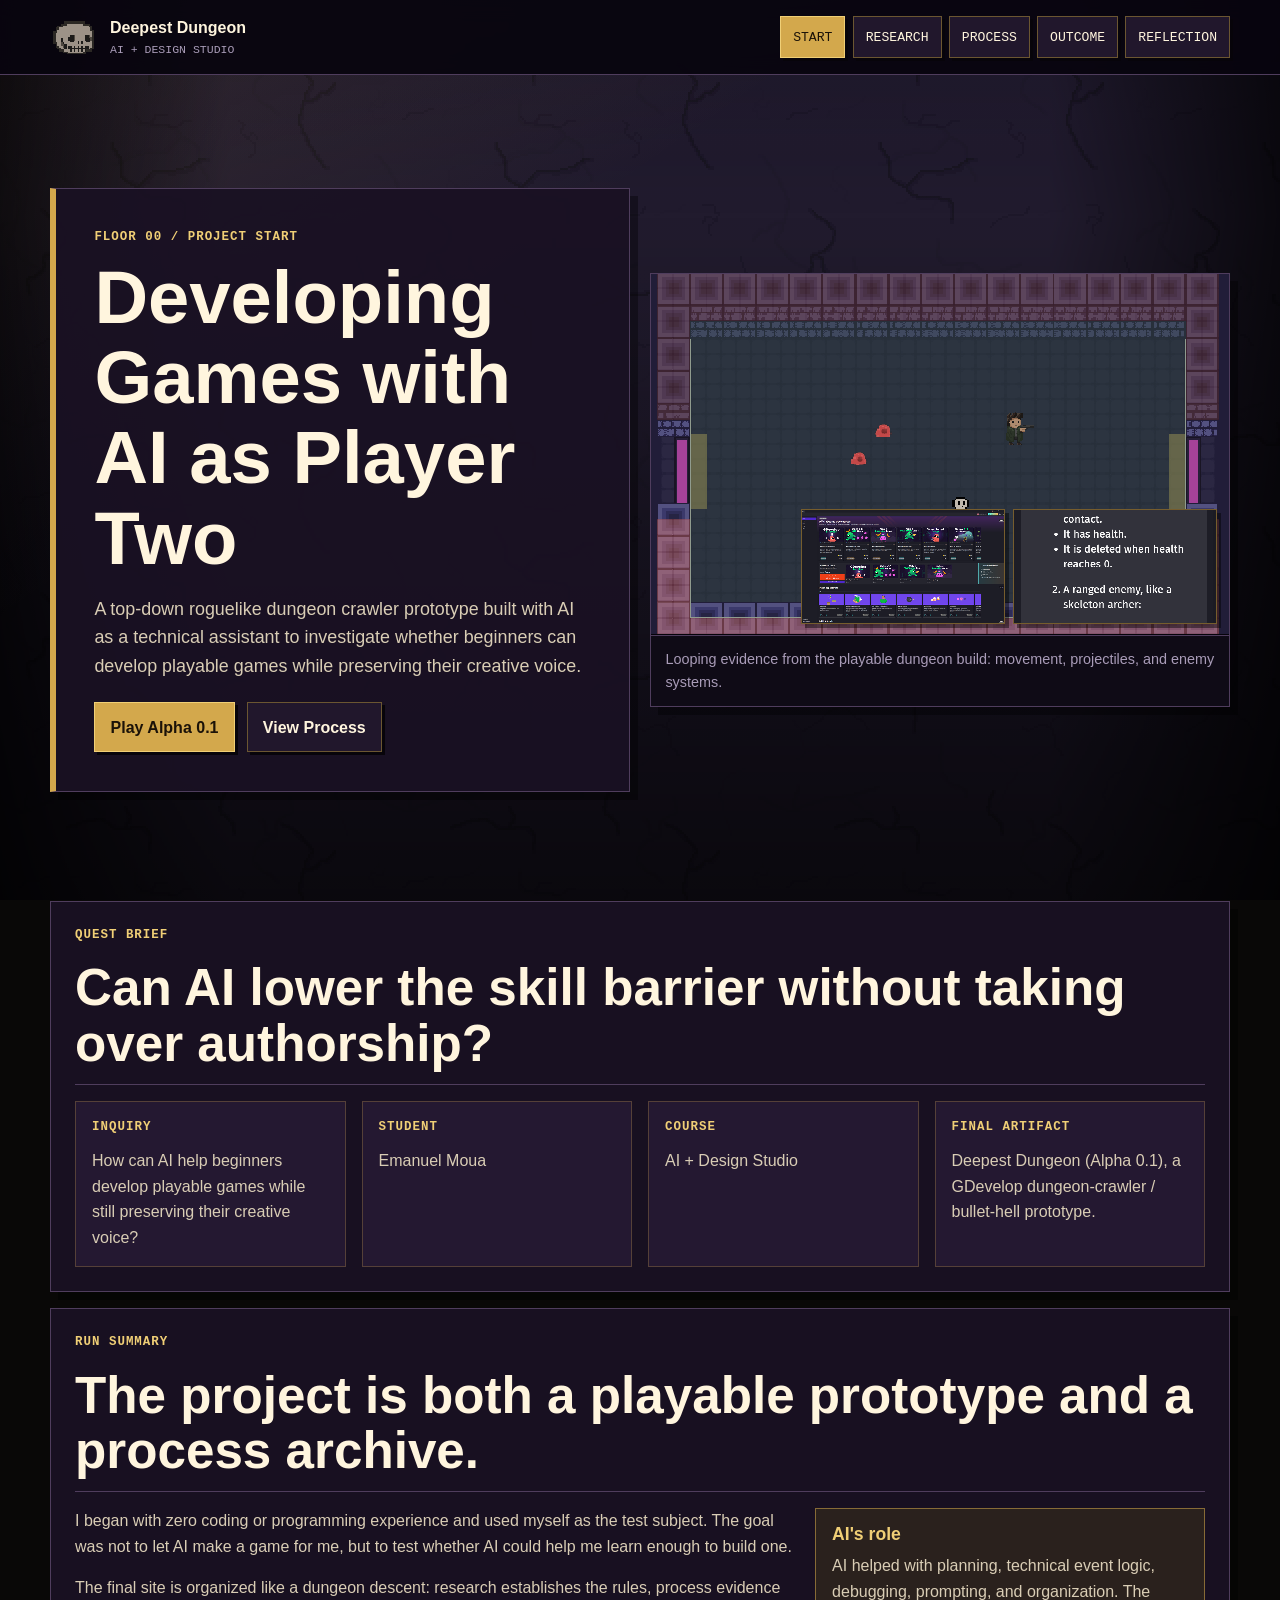
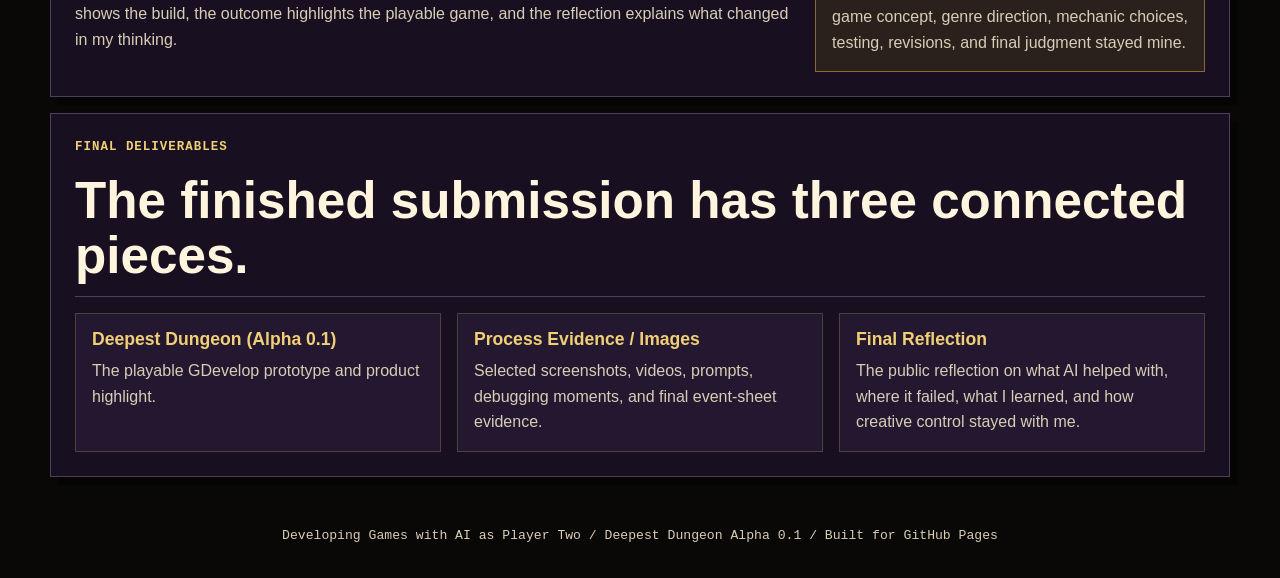
==== commit 379754a9: "Save final site iteration" ====
--- a/index.html
+++ b/index.html
@@ -12,7 +12,9 @@
     <a class="skip-link" href="#main">Skip to content</a>
     <nav class="top-nav" aria-label="Main navigation">
       <a class="brand" href="#home" data-view-link="home">
-        <span class="brand-mark" aria-hidden="true">DD</span>
+        <span class="brand-mark" aria-hidden="true">
+          <img src="images/SkellyBoi.png" alt="" />
+        </span>
         <span>
           <strong>Deepest Dungeon</strong>
           <small>AI + Design Studio</small>
@@ -45,7 +47,7 @@
         <figure class="hero-media hero-showcase" aria-label="Looping showcase of Deepest Dungeon prototype videos">
           <div class="showcase-main">
             <video data-showcase-video autoplay muted loop playsinline preload="metadata" poster="images/080-image-image.png">
-              <source src="images/126-video-20260527-0226-23.4023862.mp4" type="video/mp4" />
+              <source src="images/ProceduralGeneration.mp4" type="video/mp4" />
             </video>
             <div class="showcase-strip">
               <div>
@@ -55,7 +57,7 @@
               </div>
               <div>
                 <video data-showcase-video autoplay muted loop playsinline preload="metadata" poster="images/065-image-image.png">
-                  <source src="images/127-video-20260528-2317-26.1875862.mp4" type="video/mp4" />
+                  <source src="images/126-video-20260527-0226-23.4023862.mp4" type="video/mp4" />
                 </video>
               </div>
             </div>
--- a/style.css
+++ b/style.css
@@ -1,6 +1,9 @@
 :root {
   --bg: #100718;
-  --bg-deep: #08050f;
+  --bg-deep: #090807;
+  --stone-dark: #0d0c0c;
+  --stone-mid: #171414;
+  --stone-line: #2d2623;
   --panel: #1a1224;
   --panel-strong: #241831;
   --panel-warm: #2a211d;
@@ -29,24 +32,40 @@
   color: var(--text);
   font-family: Arial, Helvetica, sans-serif;
   line-height: 1.6;
-  background:
-    linear-gradient(rgba(211, 168, 76, 0.035) 1px, transparent 1px),
-    linear-gradient(90deg, rgba(211, 168, 76, 0.035) 1px, transparent 1px),
-    radial-gradient(circle at 50% 0%, rgba(127, 90, 163, 0.35), transparent 42rem),
-    var(--bg-deep);
-  background-size: 24px 24px, 24px 24px, auto, auto;
-}
-
-body::before {
+  background-color: var(--bg-deep);
+  background-image:
+    linear-gradient(180deg, rgba(9, 8, 7, 0.08), rgba(9, 8, 7, 0.4)),
+    url("images/New Piskel-1.png.png");
+  background-repeat: repeat;
+  background-size: auto, 384px 384px;
+  background-attachment: fixed;
+}
+
+body::before,
+body::after {
   content: "";
   position: fixed;
   inset: 0;
   pointer-events: none;
+}
+
+body::before {
   background:
-    linear-gradient(180deg, rgba(0, 0, 0, 0.12), transparent 22%, rgba(0, 0, 0, 0.28)),
-    repeating-linear-gradient(0deg, rgba(255, 255, 255, 0.025), rgba(255, 255, 255, 0.025) 1px, transparent 1px, transparent 5px);
-  mix-blend-mode: screen;
-  opacity: 0.28;
+    url("images/New Piskel-1.png.png");
+  background-repeat: repeat;
+  background-position: 192px 192px;
+  background-size: 384px 384px;
+  opacity: 0.18;
+  transform: rotate(180deg);
+  transform-origin: center;
+  z-index: 1;
+}
+
+body::after {
+  background:
+    linear-gradient(90deg, rgba(0, 0, 0, 0.68), transparent 18%, transparent 82%, rgba(0, 0, 0, 0.68)),
+    linear-gradient(180deg, rgba(0, 0, 0, 0.16), transparent 24%, rgba(0, 0, 0, 0.62)),
+    linear-gradient(145deg, rgba(211, 168, 76, 0.12), transparent 32rem);
   z-index: 2;
 }
 
@@ -146,16 +165,20 @@
 }
 
 .brand-mark {
-  width: 42px;
-  height: 42px;
+  width: 48px;
+  height: 48px;
   display: grid;
   place-items: center;
-  color: #1b1208;
-  background: var(--gold);
-  border: 3px solid #6f4d17;
-  box-shadow: 4px 4px 0 #000;
-  font-family: "Courier New", monospace;
-  font-weight: 900;
+  overflow: hidden;
+  background: transparent;
+}
+
+.brand-mark img {
+  width: 48px;
+  height: 48px;
+  object-fit: cover;
+  object-position: center;
+  image-rendering: pixelated;
 }
 
 .brand strong,
@@ -225,6 +248,10 @@
 
 .view + .view {
   margin-top: 1rem;
+}
+
+.view {
+  scroll-margin-top: 6rem;
 }
 
 .js .view {
